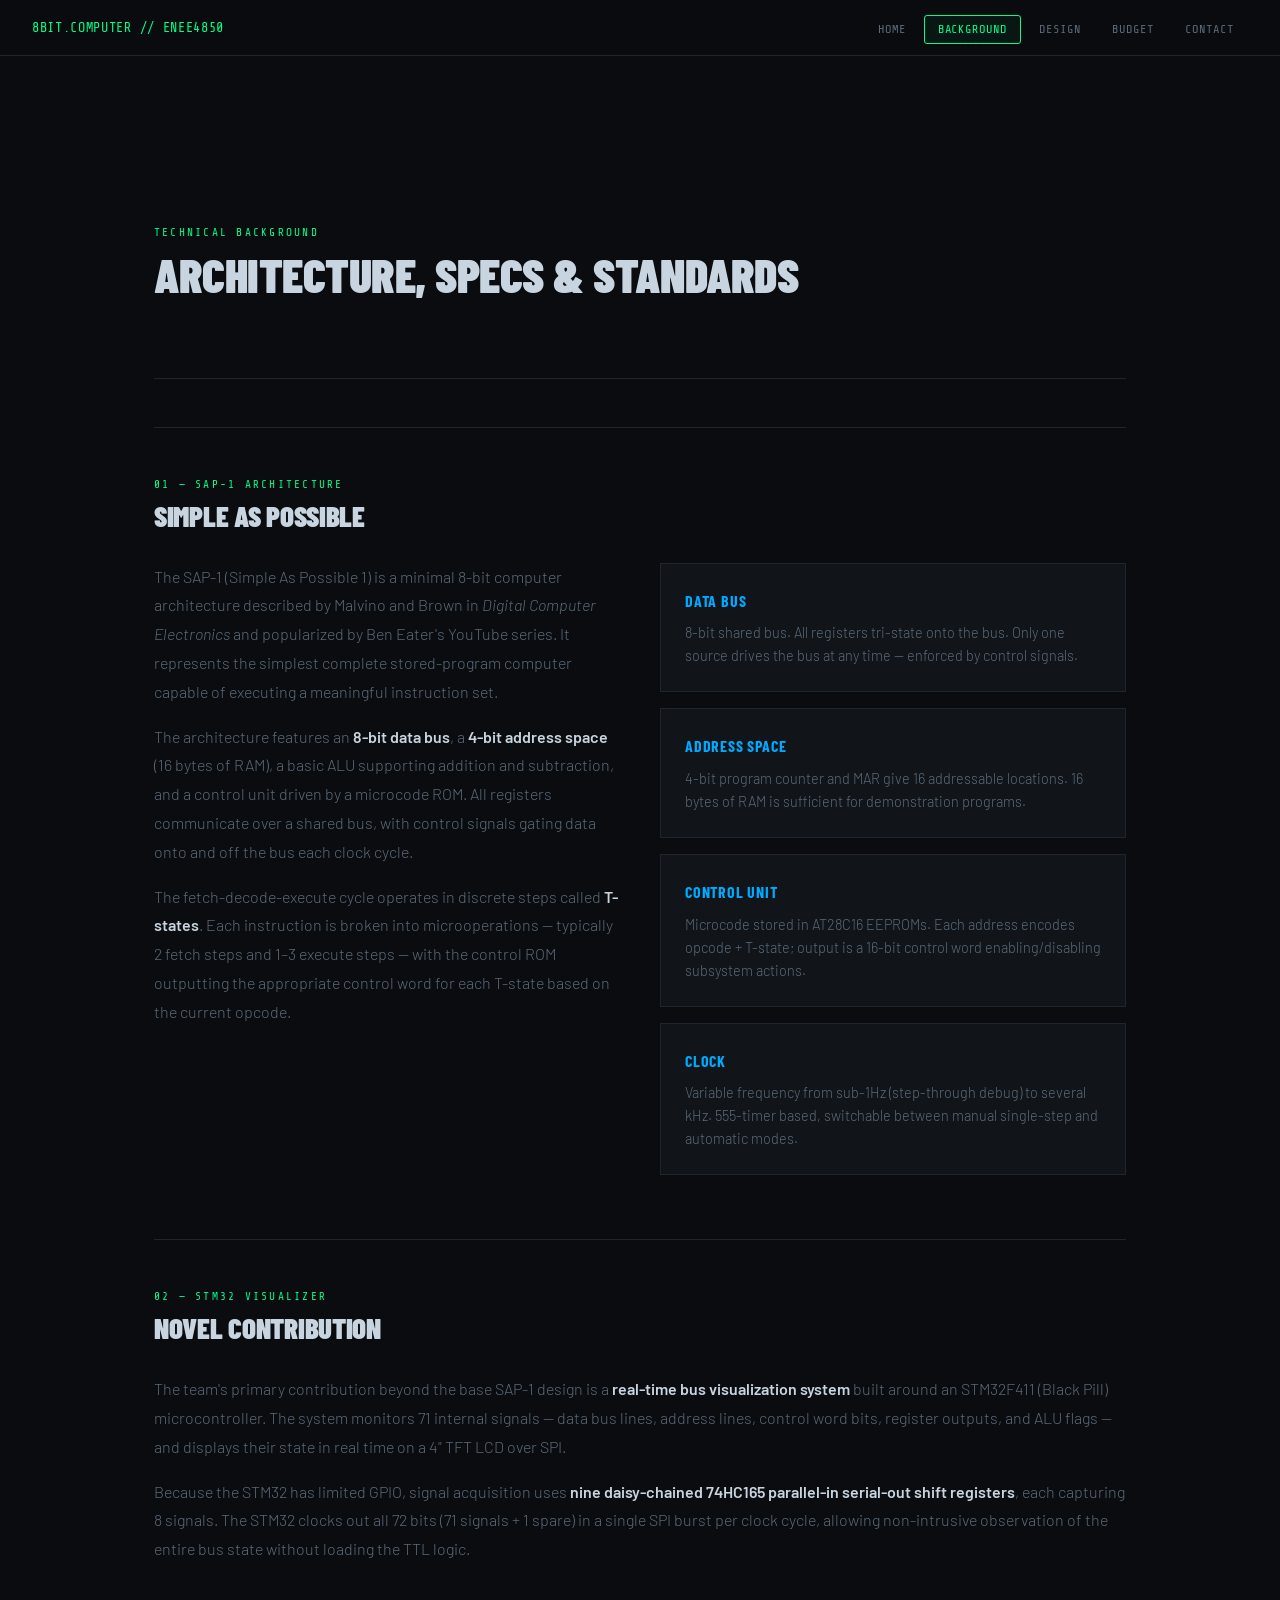
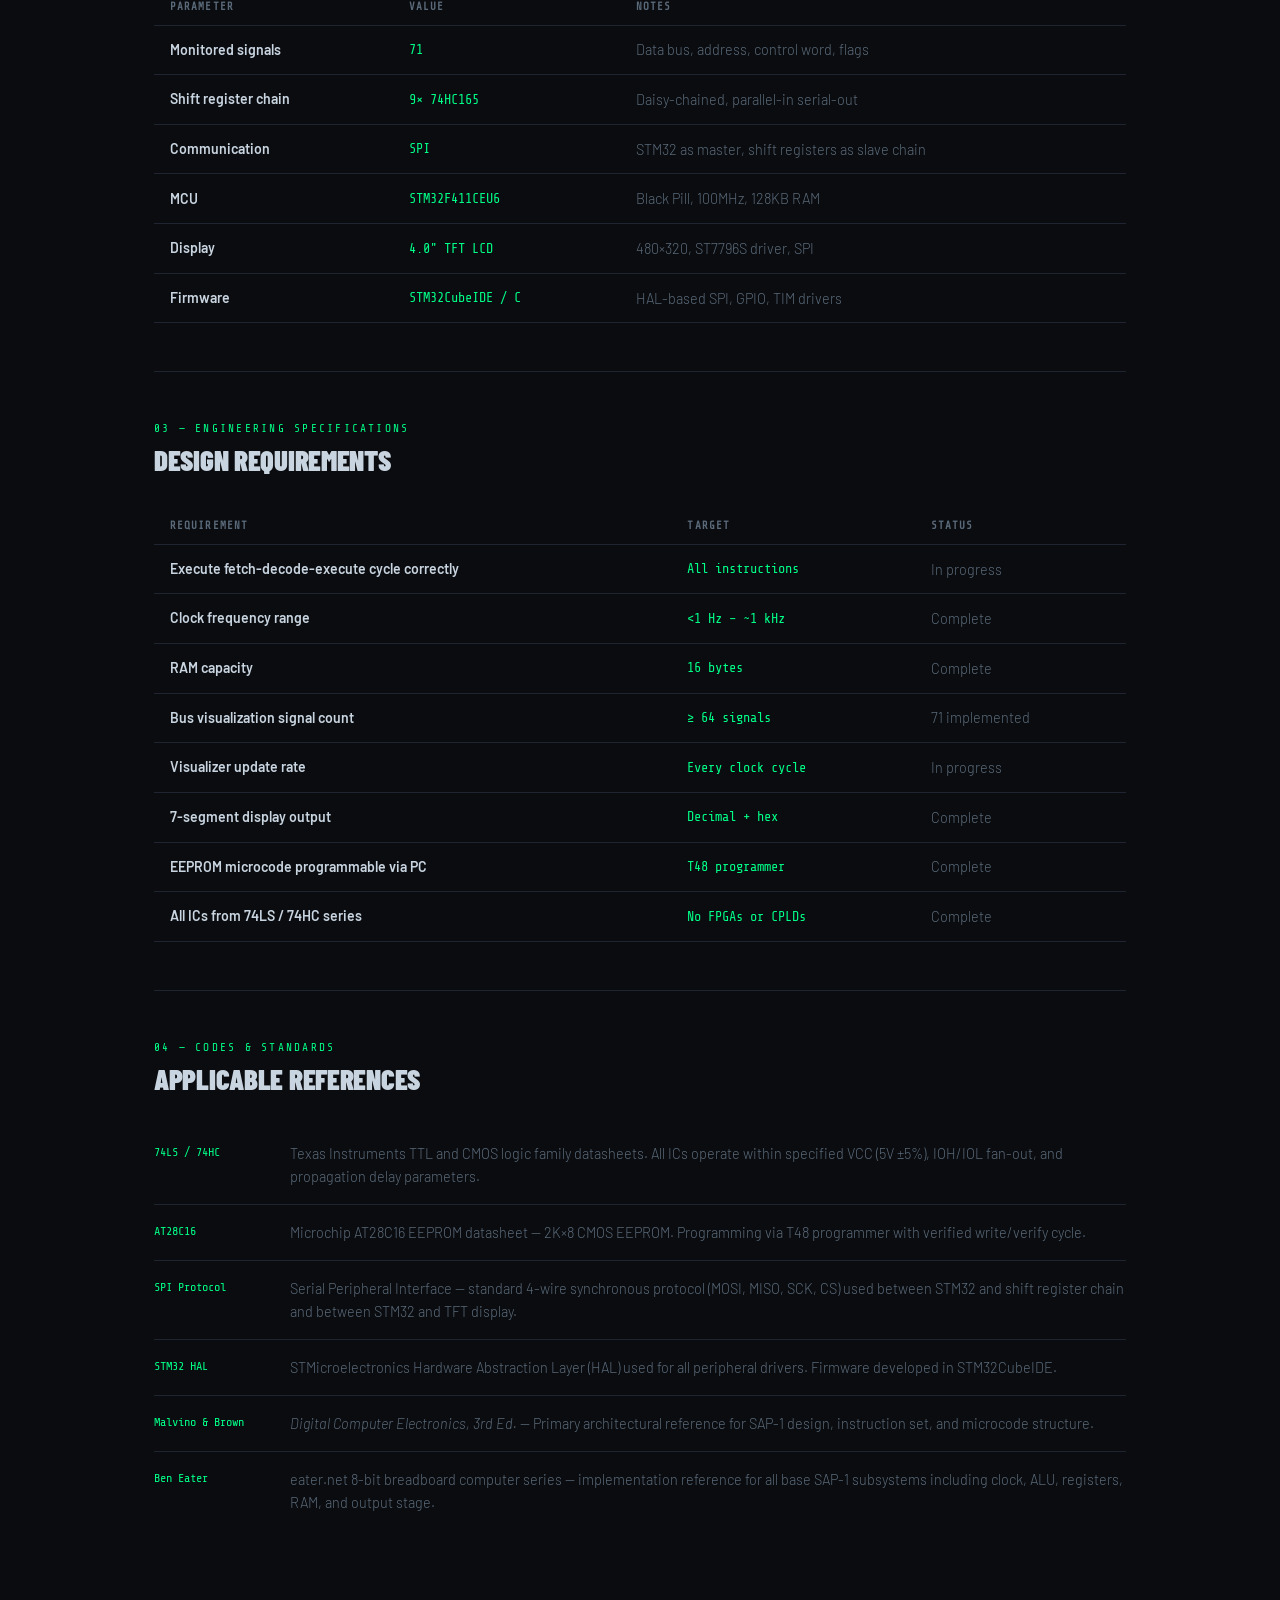
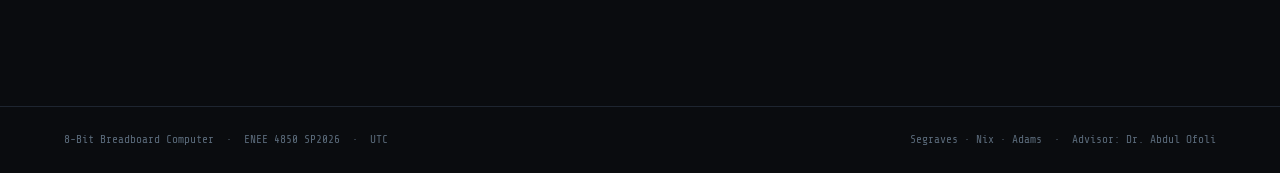
==== docs/background.html @ 850e8b84 "Add files via upload" ====
<!DOCTYPE html>
<html lang="en">
<head>
<meta charset="UTF-8">
<meta name="viewport" content="width=device-width, initial-scale=1.0">
<title>Background | 8-Bit Breadboard Computer</title>
<link rel="preconnect" href="https://fonts.googleapis.com">
<link href="https://fonts.googleapis.com/css2?family=Share+Tech+Mono&family=Barlow:wght@300;400;600;700&family=Barlow+Condensed:wght@700;900&display=swap" rel="stylesheet">
<link rel="stylesheet" href="style.css">
<style>
  .page-header { padding: 8rem 0 3rem; border-bottom: 1px solid var(--border); margin-bottom: 3rem; }
  .page-header .section-label { margin-bottom: 0.5rem; }
  section { padding: 3rem 0; border-top: 1px solid var(--border); }
  .body-text p { color: var(--text-dim); margin-bottom: 1rem; font-weight: 300; font-size: 1rem; line-height: 1.8; }
  .body-text p strong { color: var(--text); font-weight: 600; }
  .two-col { display: grid; grid-template-columns: 1fr 1fr; gap: 2.5rem; }
  @media(max-width:768px){ .two-col { grid-template-columns:1fr; } }

  .info-block { background: var(--surface); border: 1px solid var(--border); padding: 1.5rem; margin-bottom: 1rem; }
  .info-block h4 { font-family: var(--display); font-size: 1rem; font-weight: 700; text-transform: uppercase; letter-spacing: 0.05em; margin-bottom: 0.5rem; color: var(--accent2); }
  .info-block p { font-size: 0.9rem; color: var(--text-dim); font-weight: 300; }

  .spec-table { width: 100%; border-collapse: collapse; font-size: 0.9rem; margin-top: 1rem; }
  .spec-table th { font-family: var(--mono); font-size: 0.68rem; text-transform: uppercase; letter-spacing: 0.1em; color: var(--text-dim); text-align: left; padding: 0.6rem 1rem; border-bottom: 1px solid var(--border); }
  .spec-table td { padding: 0.8rem 1rem; border-bottom: 1px solid var(--border); color: var(--text-dim); font-weight: 300; }
  .spec-table tr:hover td { background: var(--surface); color: var(--text); }
  .spec-table td:first-child { color: var(--text); font-weight: 600; font-size: 0.88rem; }
  .spec-val { font-family: var(--mono); color: var(--accent) !important; font-size: 0.85rem !important; }

  .arch-diagram { background: var(--surface); border: 1px solid var(--border); padding: 2rem; text-align: center; margin: 1.5rem 0; }
  .arch-diagram .placeholder { font-family: var(--mono); font-size: 0.75rem; color: var(--text-dim); letter-spacing: 0.1em; text-transform: uppercase; padding: 2rem; border: 1px dashed var(--border); }

  .standard-item { display: flex; gap: 1rem; padding: 1rem 0; border-bottom: 1px solid var(--border); }
  .standard-item:last-child { border-bottom: none; }
  .std-code { font-family: var(--mono); font-size: 0.75rem; color: var(--accent); white-space: nowrap; padding-top: 0.1rem; min-width: 120px; }
  .std-desc { font-size: 0.9rem; color: var(--text-dim); font-weight: 300; }
</style>
</head>
<body>
<nav>
  <a href="index.html" class="nav-logo">8BIT.COMPUTER // ENEE4850</a>
  <ul class="nav-links">
    <li><a href="index.html">Home</a></li>
    <li><a href="background.html" class="active">Background</a></li>
    <li><a href="design.html">Design</a></li>
    <li><a href="budget.html">Budget</a></li>
    <li><a href="contact.html">Contact</a></li>
  </ul>
</nav>

<div class="page-wrap">
  <div class="page-header">
    <div class="section-label">Technical Background</div>
    <div class="section-title">Architecture, Specs &amp; Standards</div>
  </div>

  <section>
    <div class="section-label">01 — SAP-1 Architecture</div>
    <div class="section-title" style="font-size:1.8rem;">Simple As Possible</div>
    <div class="two-col">
      <div class="body-text">
        <p>The SAP-1 (Simple As Possible 1) is a minimal 8-bit computer architecture described by Malvino and Brown in <em>Digital Computer Electronics</em> and popularized by Ben Eater's YouTube series. It represents the simplest complete stored-program computer capable of executing a meaningful instruction set.</p>
        <p>The architecture features an <strong>8-bit data bus</strong>, a <strong>4-bit address space</strong> (16 bytes of RAM), a basic ALU supporting addition and subtraction, and a control unit driven by a microcode ROM. All registers communicate over a shared bus, with control signals gating data onto and off the bus each clock cycle.</p>
        <p>The fetch-decode-execute cycle operates in discrete steps called <strong>T-states</strong>. Each instruction is broken into microoperations — typically 2 fetch steps and 1–3 execute steps — with the control ROM outputting the appropriate control word for each T-state based on the current opcode.</p>
      </div>
      <div>
        <div class="info-block">
          <h4>Data Bus</h4>
          <p>8-bit shared bus. All registers tri-state onto the bus. Only one source drives the bus at any time — enforced by control signals.</p>
        </div>
        <div class="info-block">
          <h4>Address Space</h4>
          <p>4-bit program counter and MAR give 16 addressable locations. 16 bytes of RAM is sufficient for demonstration programs.</p>
        </div>
        <div class="info-block">
          <h4>Control Unit</h4>
          <p>Microcode stored in AT28C16 EEPROMs. Each address encodes opcode + T-state; output is a 16-bit control word enabling/disabling subsystem actions.</p>
        </div>
        <div class="info-block">
          <h4>Clock</h4>
          <p>Variable frequency from sub-1Hz (step-through debug) to several kHz. 555-timer based, switchable between manual single-step and automatic modes.</p>
        </div>
      </div>
    </div>
  </section>

  <section>
    <div class="section-label">02 — STM32 Visualizer</div>
    <div class="section-title" style="font-size:1.8rem;">Novel Contribution</div>
    <div class="body-text">
      <p>The team's primary contribution beyond the base SAP-1 design is a <strong>real-time bus visualization system</strong> built around an STM32F411 (Black Pill) microcontroller. The system monitors 71 internal signals — data bus lines, address lines, control word bits, register outputs, and ALU flags — and displays their state in real time on a 4" TFT LCD over SPI.</p>
      <p>Because the STM32 has limited GPIO, signal acquisition uses <strong>nine daisy-chained 74HC165 parallel-in serial-out shift registers</strong>, each capturing 8 signals. The STM32 clocks out all 72 bits (71 signals + 1 spare) in a single SPI burst per clock cycle, allowing non-intrusive observation of the entire bus state without loading the TTL logic.</p>
    </div>
    <div class="spec-table" style="margin-top:1.5rem;">
      <table class="spec-table">
        <thead><tr><th>Parameter</th><th>Value</th><th>Notes</th></tr></thead>
        <tbody>
          <tr><td>Monitored signals</td><td class="spec-val">71</td><td>Data bus, address, control word, flags</td></tr>
          <tr><td>Shift register chain</td><td class="spec-val">9× 74HC165</td><td>Daisy-chained, parallel-in serial-out</td></tr>
          <tr><td>Communication</td><td class="spec-val">SPI</td><td>STM32 as master, shift registers as slave chain</td></tr>
          <tr><td>MCU</td><td class="spec-val">STM32F411CEU6</td><td>Black Pill, 100MHz, 128KB RAM</td></tr>
          <tr><td>Display</td><td class="spec-val">4.0" TFT LCD</td><td>480×320, ST7796S driver, SPI</td></tr>
          <tr><td>Firmware</td><td class="spec-val">STM32CubeIDE / C</td><td>HAL-based SPI, GPIO, TIM drivers</td></tr>
        </tbody>
      </table>
    </div>
  </section>

  <section>
    <div class="section-label">03 — Engineering Specifications</div>
    <div class="section-title" style="font-size:1.8rem;">Design Requirements</div>
    <table class="spec-table">
      <thead><tr><th>Requirement</th><th>Target</th><th>Status</th></tr></thead>
      <tbody>
        <tr><td>Execute fetch-decode-execute cycle correctly</td><td class="spec-val">All instructions</td><td>In progress</td></tr>
        <tr><td>Clock frequency range</td><td class="spec-val">&lt;1 Hz – ~1 kHz</td><td>Complete</td></tr>
        <tr><td>RAM capacity</td><td class="spec-val">16 bytes</td><td>Complete</td></tr>
        <tr><td>Bus visualization signal count</td><td class="spec-val">≥ 64 signals</td><td>71 implemented</td></tr>
        <tr><td>Visualizer update rate</td><td class="spec-val">Every clock cycle</td><td>In progress</td></tr>
        <tr><td>7-segment display output</td><td class="spec-val">Decimal + hex</td><td>Complete</td></tr>
        <tr><td>EEPROM microcode programmable via PC</td><td class="spec-val">T48 programmer</td><td>Complete</td></tr>
        <tr><td>All ICs from 74LS / 74HC series</td><td class="spec-val">No FPGAs or CPLDs</td><td>Complete</td></tr>
      </tbody>
    </table>
  </section>

  <section>
    <div class="section-label">04 — Codes &amp; Standards</div>
    <div class="section-title" style="font-size:1.8rem;">Applicable References</div>
    <div class="standard-item">
      <div class="std-code">74LS / 74HC</div>
      <div class="std-desc">Texas Instruments TTL and CMOS logic family datasheets. All ICs operate within specified VCC (5V ±5%), IOH/IOL fan-out, and propagation delay parameters.</div>
    </div>
    <div class="standard-item">
      <div class="std-code">AT28C16</div>
      <div class="std-desc">Microchip AT28C16 EEPROM datasheet — 2K×8 CMOS EEPROM. Programming via T48 programmer with verified write/verify cycle.</div>
    </div>
    <div class="standard-item">
      <div class="std-code">SPI Protocol</div>
      <div class="std-desc">Serial Peripheral Interface — standard 4-wire synchronous protocol (MOSI, MISO, SCK, CS) used between STM32 and shift register chain and between STM32 and TFT display.</div>
    </div>
    <div class="standard-item">
      <div class="std-code">STM32 HAL</div>
      <div class="std-desc">STMicroelectronics Hardware Abstraction Layer (HAL) used for all peripheral drivers. Firmware developed in STM32CubeIDE.</div>
    </div>
    <div class="standard-item">
      <div class="std-code">Malvino &amp; Brown</div>
      <div class="std-desc"><em>Digital Computer Electronics, 3rd Ed.</em> — Primary architectural reference for SAP-1 design, instruction set, and microcode structure.</div>
    </div>
    <div class="standard-item">
      <div class="std-code">Ben Eater</div>
      <div class="std-desc">eater.net 8-bit breadboard computer series — implementation reference for all base SAP-1 subsystems including clock, ALU, registers, RAM, and output stage.</div>
    </div>
  </section>
</div>

<footer>
  <span>8-Bit Breadboard Computer &nbsp;·&nbsp; ENEE 4850 SP2026 &nbsp;·&nbsp; UTC</span>
  <span>Segraves · Nix · Adams &nbsp;·&nbsp; Advisor: Dr. Abdul Ofoli</span>
</footer>
</body>
</html>
---- docs/style.css ----
/* Shared styles - imported by all pages */
@import url('https://fonts.googleapis.com/css2?family=Share+Tech+Mono&family=Barlow:wght@300;400;600;700&family=Barlow+Condensed:wght@700;900&display=swap');

:root {
  --bg: #0a0c0f;
  --surface: #111418;
  --border: #1e2530;
  --accent: #00ff88;
  --accent2: #00aaff;
  --warn: #ff6b35;
  --text: #c8d4e0;
  --text-dim: #5a6a7a;
  --mono: 'Share Tech Mono', monospace;
  --sans: 'Barlow', sans-serif;
  --display: 'Barlow Condensed', sans-serif;
}

* { margin: 0; padding: 0; box-sizing: border-box; }

body {
  background: var(--bg);
  color: var(--text);
  font-family: var(--sans);
  font-size: 16px;
  line-height: 1.6;
}

nav {
  position: fixed;
  top: 0; left: 0; right: 0;
  z-index: 100;
  background: rgba(10,12,15,0.95);
  backdrop-filter: blur(12px);
  border-bottom: 1px solid var(--border);
  display: flex;
  align-items: center;
  justify-content: space-between;
  padding: 0 2rem;
  height: 56px;
}

.nav-logo {
  font-family: var(--mono);
  font-size: 0.85rem;
  color: var(--accent);
  letter-spacing: 0.05em;
  text-decoration: none;
}

.nav-links {
  display: flex;
  gap: 0.25rem;
  list-style: none;
}

.nav-links a {
  font-family: var(--mono);
  font-size: 0.75rem;
  color: var(--text-dim);
  text-decoration: none;
  padding: 0.4rem 0.8rem;
  border: 1px solid transparent;
  border-radius: 3px;
  letter-spacing: 0.08em;
  text-transform: uppercase;
  transition: all 0.2s;
}

.nav-links a:hover, .nav-links a.active {
  color: var(--accent);
  border-color: var(--accent);
  background: rgba(0,255,136,0.05);
}

.page-wrap {
  padding: 6rem 4rem 4rem;
  max-width: 1100px;
  margin: 0 auto;
}

.section-label {
  font-family: var(--mono);
  font-size: 0.7rem;
  color: var(--accent);
  letter-spacing: 0.2em;
  text-transform: uppercase;
  margin-bottom: 0.5rem;
}

.section-title {
  font-family: var(--display);
  font-size: clamp(2rem, 4vw, 3rem);
  font-weight: 900;
  text-transform: uppercase;
  letter-spacing: -0.01em;
  line-height: 1;
  margin-bottom: 2rem;
}

.card {
  background: var(--surface);
  border: 1px solid var(--border);
  padding: 1.75rem;
}

.tag {
  font-family: var(--mono);
  font-size: 0.7rem;
  padding: 0.3rem 0.75rem;
  border-radius: 2px;
  letter-spacing: 0.1em;
  text-transform: uppercase;
  display: inline-block;
}

.tag-green { background: rgba(0,255,136,0.1); color: var(--accent); border: 1px solid rgba(0,255,136,0.3); }
.tag-blue  { background: rgba(0,170,255,0.1); color: var(--accent2); border: 1px solid rgba(0,170,255,0.3); }
.tag-orange{ background: rgba(255,107,53,0.1); color: var(--warn);   border: 1px solid rgba(255,107,53,0.3); }

footer {
  border-top: 1px solid var(--border);
  padding: 1.5rem 4rem;
  display: flex;
  justify-content: space-between;
  align-items: center;
  font-family: var(--mono);
  font-size: 0.7rem;
  color: var(--text-dim);
  margin-top: 4rem;
}

@keyframes fadeUp {
  from { opacity: 0; transform: translateY(16px); }
  to   { opacity: 1; transform: translateY(0); }
}

@media (max-width: 768px) {
  .page-wrap { padding: 5rem 1.5rem 3rem; }
  nav { padding: 0 1rem; }
  .nav-links { display: none; }
  footer { flex-direction: column; gap: 0.5rem; text-align: center; }
}
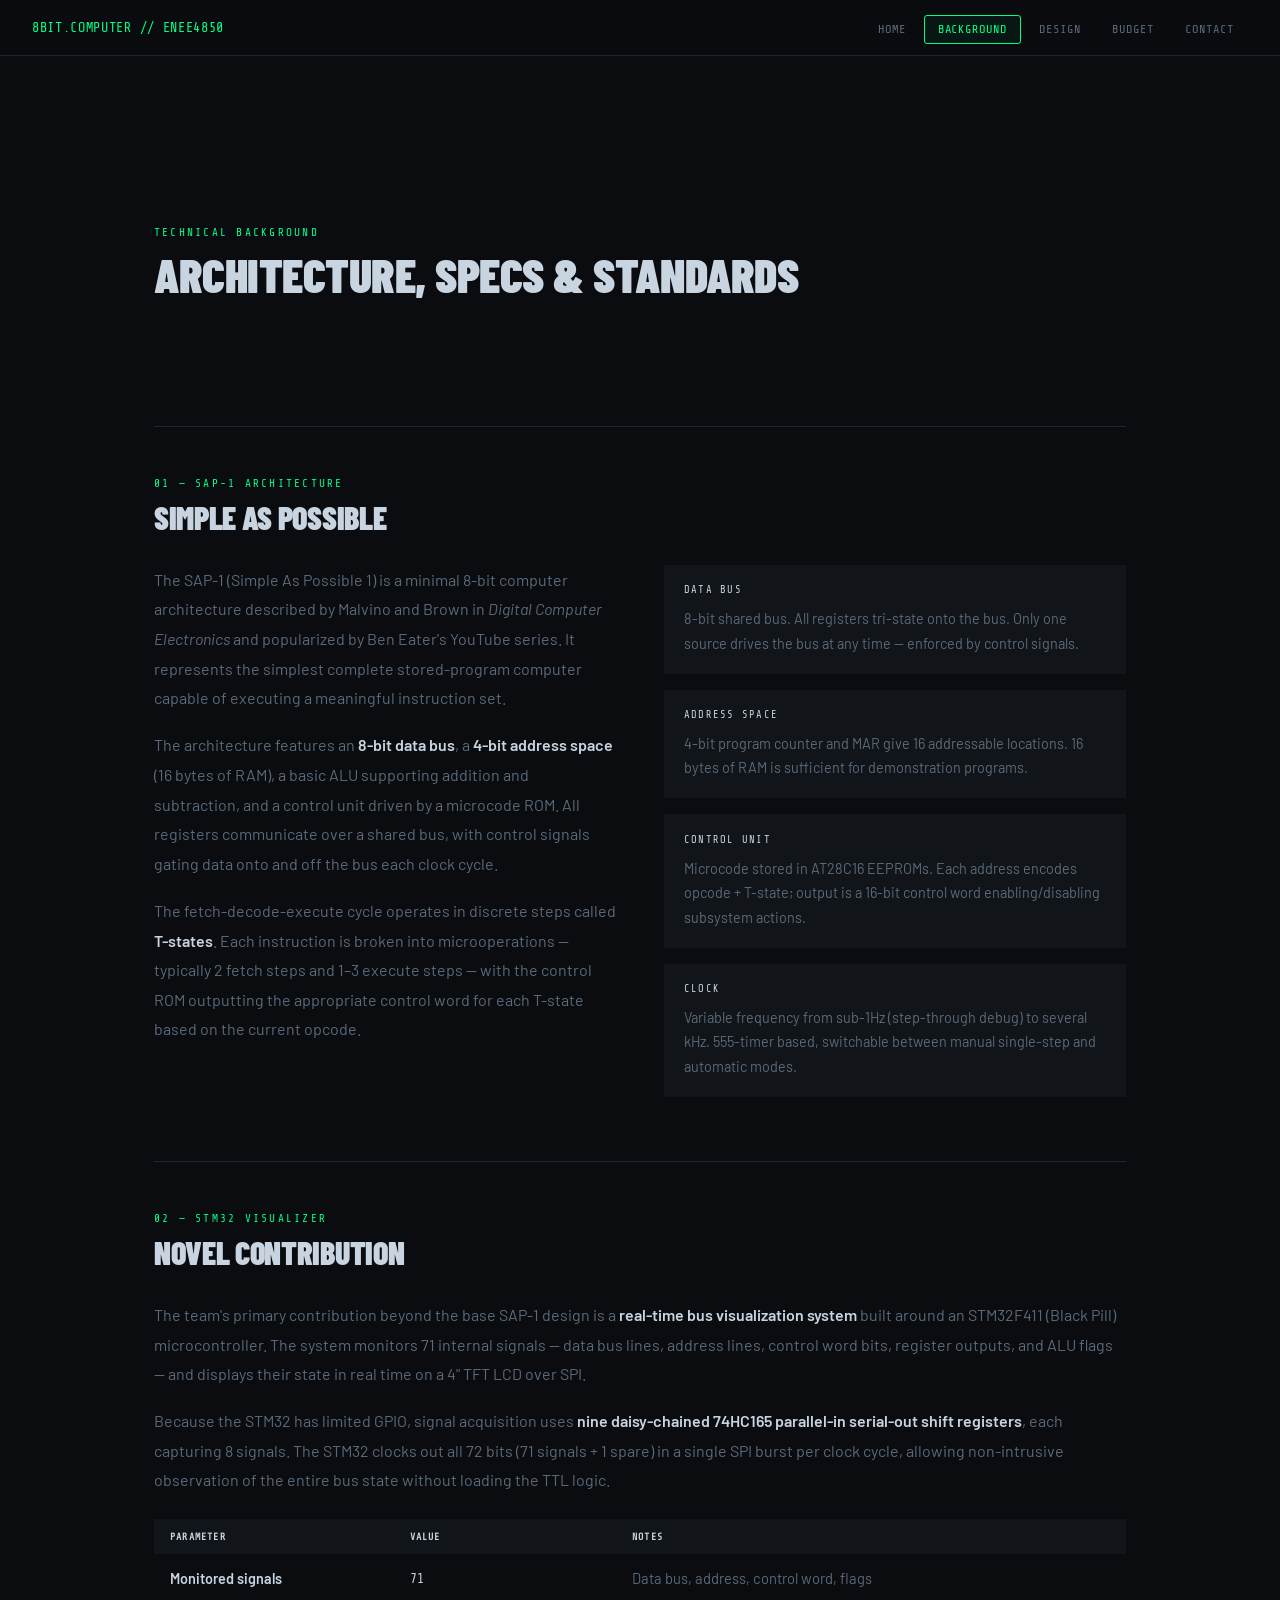
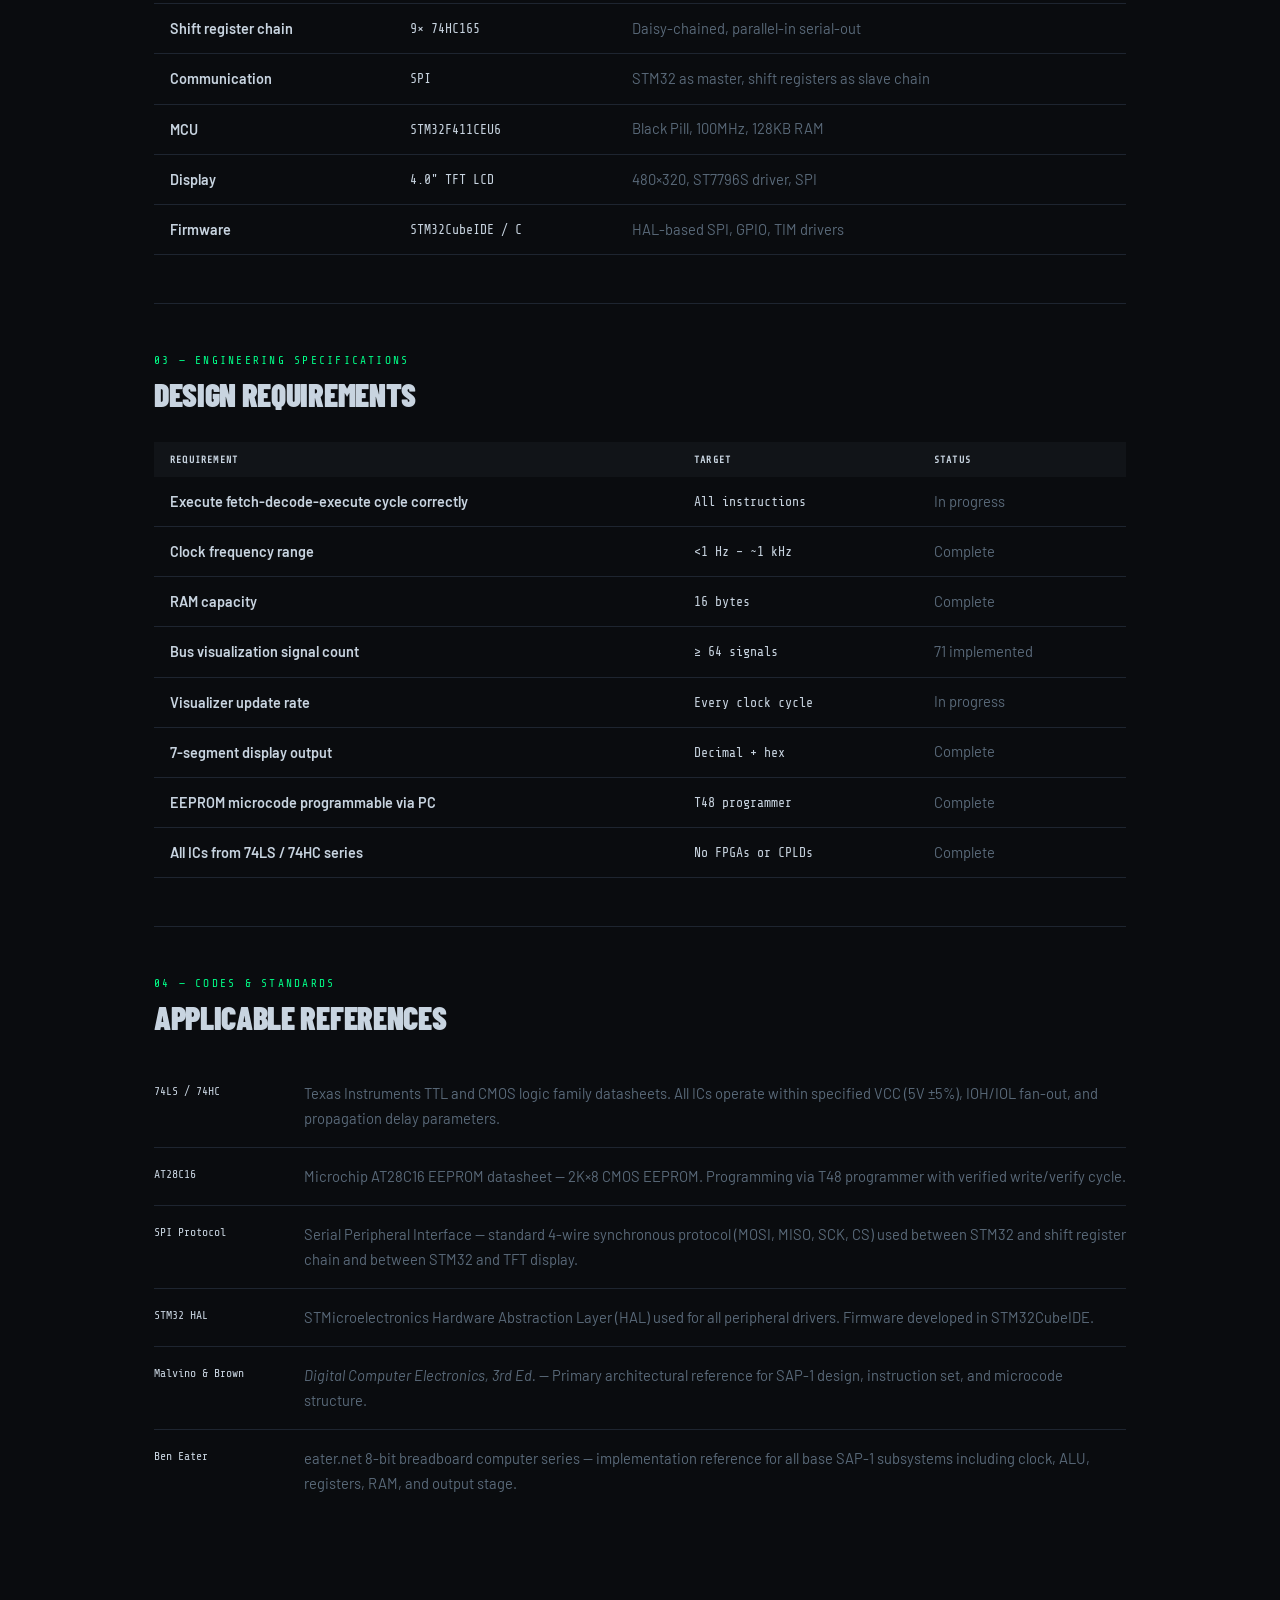
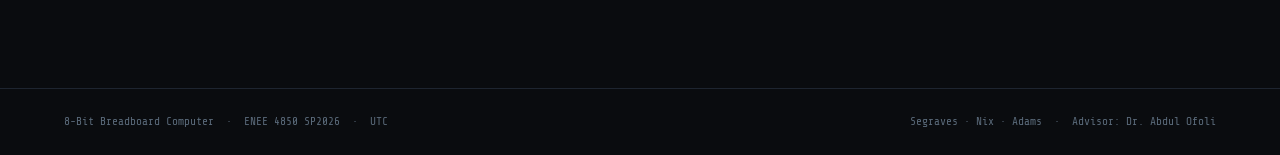
==== commit 8d6b7007: "Update styles and section titles in background.html" ====
--- a/docs/background.html
+++ b/docs/background.html
@@ -5,35 +5,80 @@
 <meta name="viewport" content="width=device-width, initial-scale=1.0">
 <title>Background | 8-Bit Breadboard Computer</title>
 <link rel="preconnect" href="https://fonts.googleapis.com">
-<link href="https://fonts.googleapis.com/css2?family=Share+Tech+Mono&family=Barlow:wght@300;400;600;700&family=Barlow+Condensed:wght@700;900&display=swap" rel="stylesheet">
+<link href="https://fonts.googleapis.com/css2?family=IM+Fell+English:ital@0;1&family=JetBrains+Mono:wght@300;400;500&family=Cormorant+Garamond:ital,wght@0,400;0,600;0,700;1,400;1,600&display=swap" rel="stylesheet">
 <link rel="stylesheet" href="style.css">
 <style>
-  .page-header { padding: 8rem 0 3rem; border-bottom: 1px solid var(--border); margin-bottom: 3rem; }
+  .page-header { padding: 8rem 0 3rem; border-bottom: 2px solid var(--navy); margin-bottom: 3rem; }
   .page-header .section-label { margin-bottom: 0.5rem; }
   section { padding: 3rem 0; border-top: 1px solid var(--border); }
-  .body-text p { color: var(--text-dim); margin-bottom: 1rem; font-weight: 300; font-size: 1rem; line-height: 1.8; }
+
+  .body-text p { color: var(--text-dim); margin-bottom: 1.1rem; font-size: 1rem; line-height: 1.85; }
   .body-text p strong { color: var(--text); font-weight: 600; }
-  .two-col { display: grid; grid-template-columns: 1fr 1fr; gap: 2.5rem; }
+  .body-text p em { font-style: italic; }
+
+  .two-col { display: grid; grid-template-columns: 1fr 1fr; gap: 3rem; }
   @media(max-width:768px){ .two-col { grid-template-columns:1fr; } }
 
-  .info-block { background: var(--surface); border: 1px solid var(--border); padding: 1.5rem; margin-bottom: 1rem; }
-  .info-block h4 { font-family: var(--display); font-size: 1rem; font-weight: 700; text-transform: uppercase; letter-spacing: 0.05em; margin-bottom: 0.5rem; color: var(--accent2); }
-  .info-block p { font-size: 0.9rem; color: var(--text-dim); font-weight: 300; }
-
-  .spec-table { width: 100%; border-collapse: collapse; font-size: 0.9rem; margin-top: 1rem; }
-  .spec-table th { font-family: var(--mono); font-size: 0.68rem; text-transform: uppercase; letter-spacing: 0.1em; color: var(--text-dim); text-align: left; padding: 0.6rem 1rem; border-bottom: 1px solid var(--border); }
-  .spec-table td { padding: 0.8rem 1rem; border-bottom: 1px solid var(--border); color: var(--text-dim); font-weight: 300; }
-  .spec-table tr:hover td { background: var(--surface); color: var(--text); }
-  .spec-table td:first-child { color: var(--text); font-weight: 600; font-size: 0.88rem; }
-  .spec-val { font-family: var(--mono); color: var(--accent) !important; font-size: 0.85rem !important; }
-
-  .arch-diagram { background: var(--surface); border: 1px solid var(--border); padding: 2rem; text-align: center; margin: 1.5rem 0; }
-  .arch-diagram .placeholder { font-family: var(--mono); font-size: 0.75rem; color: var(--text-dim); letter-spacing: 0.1em; text-transform: uppercase; padding: 2rem; border: 1px dashed var(--border); }
-
-  .standard-item { display: flex; gap: 1rem; padding: 1rem 0; border-bottom: 1px solid var(--border); }
+  /* Info blocks */
+  .info-block {
+    border-left: 2px solid var(--border-dk);
+    padding: 1.1rem 1.25rem;
+    margin-bottom: 1rem;
+    background: var(--surface);
+  }
+  .info-block h4 {
+    font-family: var(--mono);
+    font-size: 0.65rem;
+    font-weight: 500;
+    text-transform: uppercase;
+    letter-spacing: 0.12em;
+    margin-bottom: 0.5rem;
+    color: var(--navy);
+  }
+  .info-block p { font-size: 0.9rem; color: var(--text-dim); line-height: 1.7; margin: 0; }
+
+  /* Spec tables */
+  .spec-table { width: 100%; border-collapse: collapse; font-size: 0.9rem; margin-top: 1.25rem; }
+  .spec-table th {
+    font-family: var(--mono);
+    font-size: 0.62rem;
+    text-transform: uppercase;
+    letter-spacing: 0.12em;
+    color: var(--text-faint);
+    text-align: left;
+    padding: 0.6rem 1rem;
+    border-bottom: 2px solid var(--navy);
+    background: var(--surface);
+  }
+  .spec-table td {
+    padding: 0.8rem 1rem;
+    border-bottom: 1px solid var(--border);
+    color: var(--text-dim);
+    font-size: 0.92rem;
+  }
+  .spec-table tr:hover td { background: var(--surface); }
+  .spec-table td:first-child { color: var(--text); font-weight: 600; font-size: 0.9rem; }
+  .spec-val {
+    font-family: var(--mono);
+    color: var(--navy) !important;
+    font-size: 0.82rem !important;
+    font-weight: 500;
+  }
+
+  /* Standards list */
+  .standard-item { display: flex; gap: 1.25rem; padding: 1rem 0; border-bottom: 1px solid var(--border); }
   .standard-item:last-child { border-bottom: none; }
-  .std-code { font-family: var(--mono); font-size: 0.75rem; color: var(--accent); white-space: nowrap; padding-top: 0.1rem; min-width: 120px; }
-  .std-desc { font-size: 0.9rem; color: var(--text-dim); font-weight: 300; }
+  .std-code {
+    font-family: var(--mono);
+    font-size: 0.72rem;
+    color: var(--navy);
+    white-space: nowrap;
+    padding-top: 0.1rem;
+    min-width: 130px;
+    font-weight: 500;
+  }
+  .std-desc { font-size: 0.92rem; color: var(--text-dim); line-height: 1.7; }
+  .std-desc em { font-style: italic; }
 </style>
 </head>
 <body>
@@ -56,7 +101,7 @@
 
   <section>
     <div class="section-label">01 — SAP-1 Architecture</div>
-    <div class="section-title" style="font-size:1.8rem;">Simple As Possible</div>
+    <div class="section-title" style="font-size:2rem;">Simple As Possible</div>
     <div class="two-col">
       <div class="body-text">
         <p>The SAP-1 (Simple As Possible 1) is a minimal 8-bit computer architecture described by Malvino and Brown in <em>Digital Computer Electronics</em> and popularized by Ben Eater's YouTube series. It represents the simplest complete stored-program computer capable of executing a meaningful instruction set.</p>
@@ -86,29 +131,27 @@
 
   <section>
     <div class="section-label">02 — STM32 Visualizer</div>
-    <div class="section-title" style="font-size:1.8rem;">Novel Contribution</div>
+    <div class="section-title" style="font-size:2rem;">Novel Contribution</div>
     <div class="body-text">
       <p>The team's primary contribution beyond the base SAP-1 design is a <strong>real-time bus visualization system</strong> built around an STM32F411 (Black Pill) microcontroller. The system monitors 71 internal signals — data bus lines, address lines, control word bits, register outputs, and ALU flags — and displays their state in real time on a 4" TFT LCD over SPI.</p>
       <p>Because the STM32 has limited GPIO, signal acquisition uses <strong>nine daisy-chained 74HC165 parallel-in serial-out shift registers</strong>, each capturing 8 signals. The STM32 clocks out all 72 bits (71 signals + 1 spare) in a single SPI burst per clock cycle, allowing non-intrusive observation of the entire bus state without loading the TTL logic.</p>
     </div>
-    <div class="spec-table" style="margin-top:1.5rem;">
-      <table class="spec-table">
-        <thead><tr><th>Parameter</th><th>Value</th><th>Notes</th></tr></thead>
-        <tbody>
-          <tr><td>Monitored signals</td><td class="spec-val">71</td><td>Data bus, address, control word, flags</td></tr>
-          <tr><td>Shift register chain</td><td class="spec-val">9× 74HC165</td><td>Daisy-chained, parallel-in serial-out</td></tr>
-          <tr><td>Communication</td><td class="spec-val">SPI</td><td>STM32 as master, shift registers as slave chain</td></tr>
-          <tr><td>MCU</td><td class="spec-val">STM32F411CEU6</td><td>Black Pill, 100MHz, 128KB RAM</td></tr>
-          <tr><td>Display</td><td class="spec-val">4.0" TFT LCD</td><td>480×320, ST7796S driver, SPI</td></tr>
-          <tr><td>Firmware</td><td class="spec-val">STM32CubeIDE / C</td><td>HAL-based SPI, GPIO, TIM drivers</td></tr>
-        </tbody>
-      </table>
-    </div>
+    <table class="spec-table" style="margin-top:1.5rem;">
+      <thead><tr><th>Parameter</th><th>Value</th><th>Notes</th></tr></thead>
+      <tbody>
+        <tr><td>Monitored signals</td><td class="spec-val">71</td><td>Data bus, address, control word, flags</td></tr>
+        <tr><td>Shift register chain</td><td class="spec-val">9× 74HC165</td><td>Daisy-chained, parallel-in serial-out</td></tr>
+        <tr><td>Communication</td><td class="spec-val">SPI</td><td>STM32 as master, shift registers as slave chain</td></tr>
+        <tr><td>MCU</td><td class="spec-val">STM32F411CEU6</td><td>Black Pill, 100MHz, 128KB RAM</td></tr>
+        <tr><td>Display</td><td class="spec-val">4.0" TFT LCD</td><td>480×320, ST7796S driver, SPI</td></tr>
+        <tr><td>Firmware</td><td class="spec-val">STM32CubeIDE / C</td><td>HAL-based SPI, GPIO, TIM drivers</td></tr>
+      </tbody>
+    </table>
   </section>
 
   <section>
     <div class="section-label">03 — Engineering Specifications</div>
-    <div class="section-title" style="font-size:1.8rem;">Design Requirements</div>
+    <div class="section-title" style="font-size:2rem;">Design Requirements</div>
     <table class="spec-table">
       <thead><tr><th>Requirement</th><th>Target</th><th>Status</th></tr></thead>
       <tbody>
@@ -126,7 +169,7 @@
 
   <section>
     <div class="section-label">04 — Codes &amp; Standards</div>
-    <div class="section-title" style="font-size:1.8rem;">Applicable References</div>
+    <div class="section-title" style="font-size:2rem;">Applicable References</div>
     <div class="standard-item">
       <div class="std-code">74LS / 74HC</div>
       <div class="std-desc">Texas Instruments TTL and CMOS logic family datasheets. All ICs operate within specified VCC (5V ±5%), IOH/IOL fan-out, and propagation delay parameters.</div>
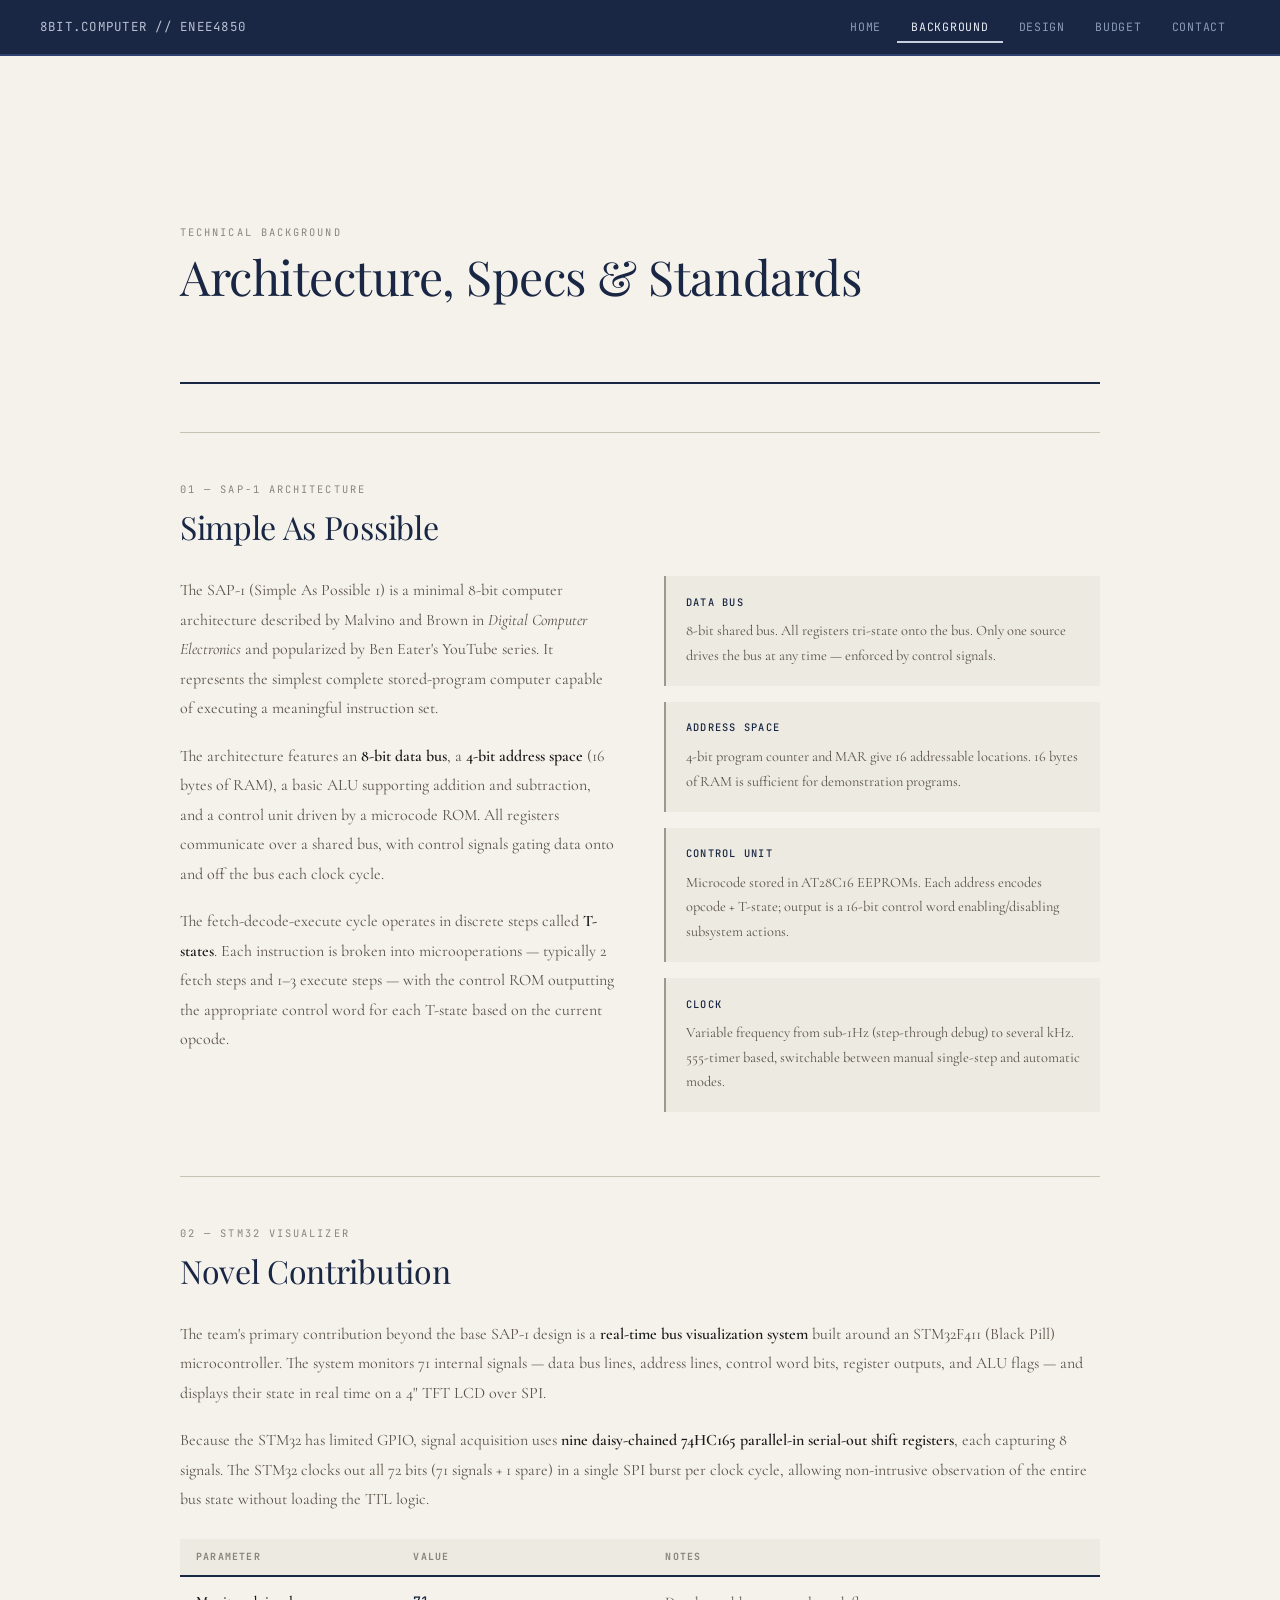
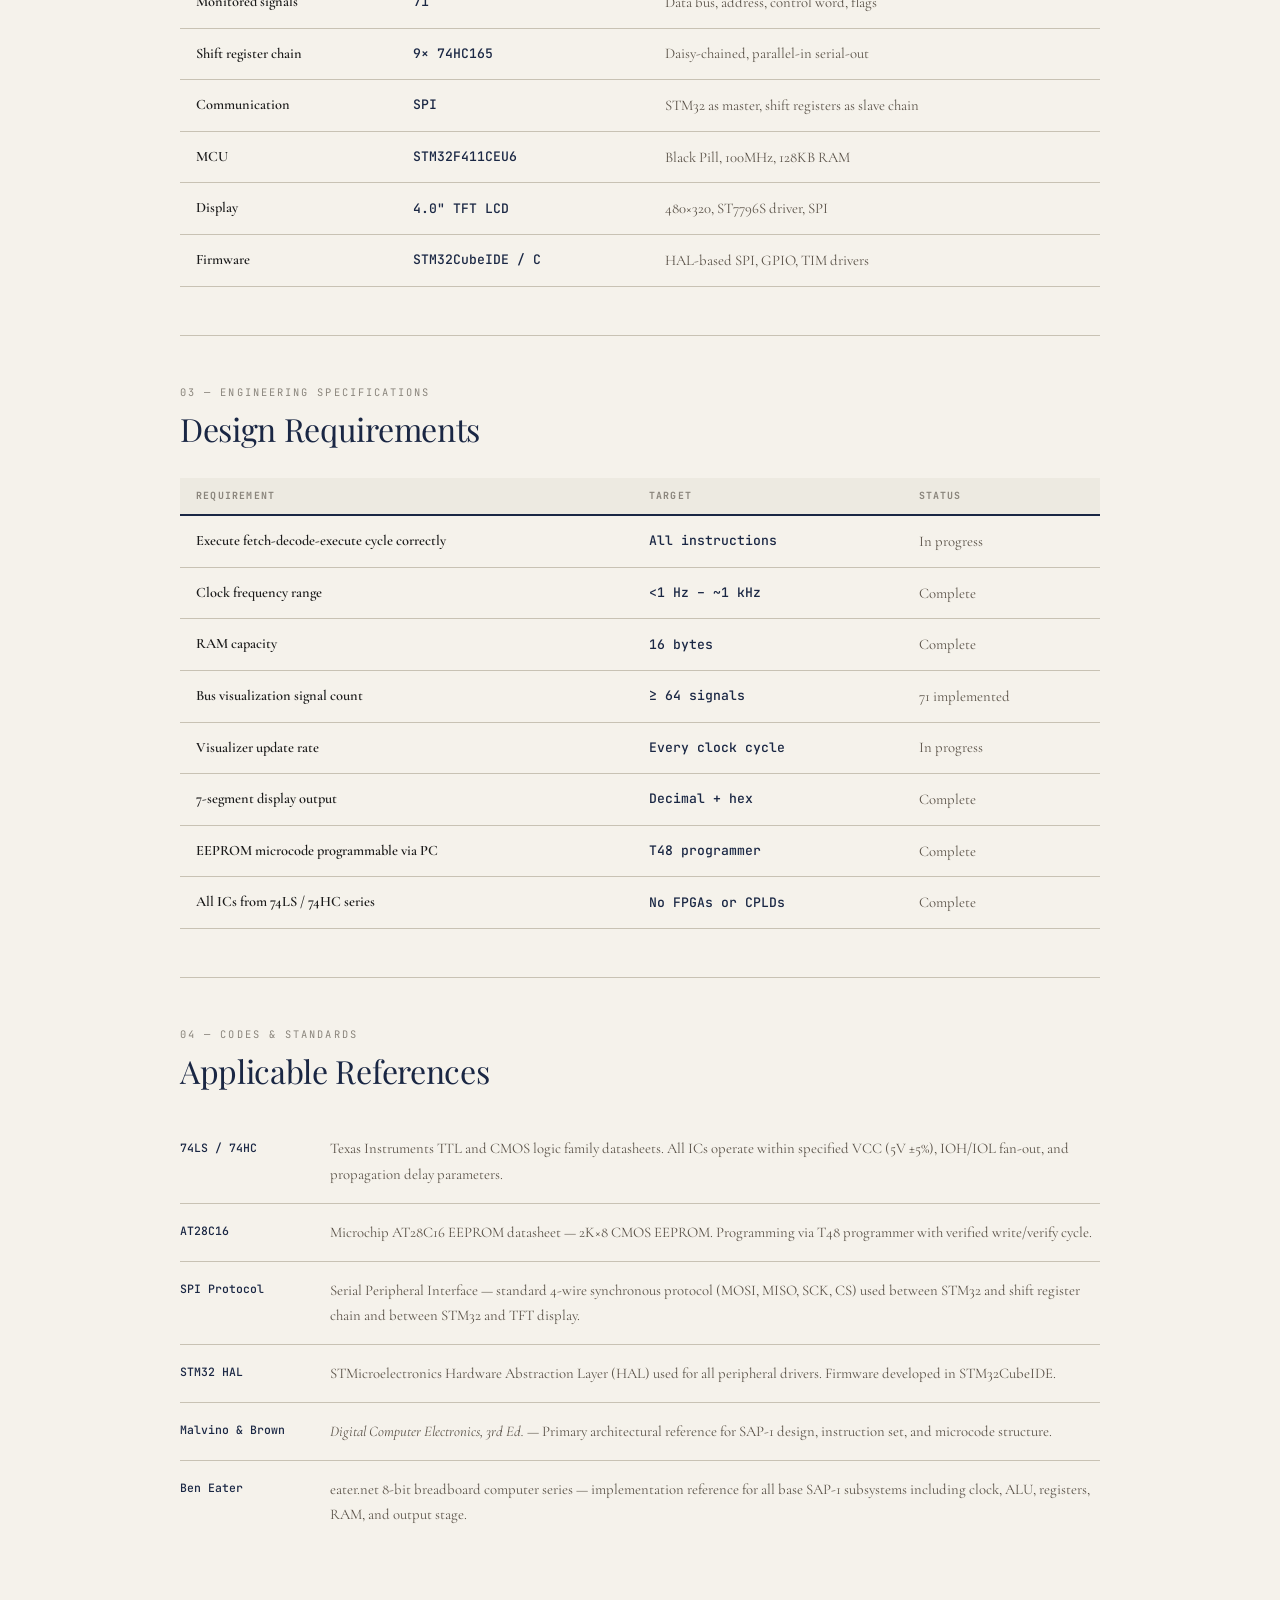
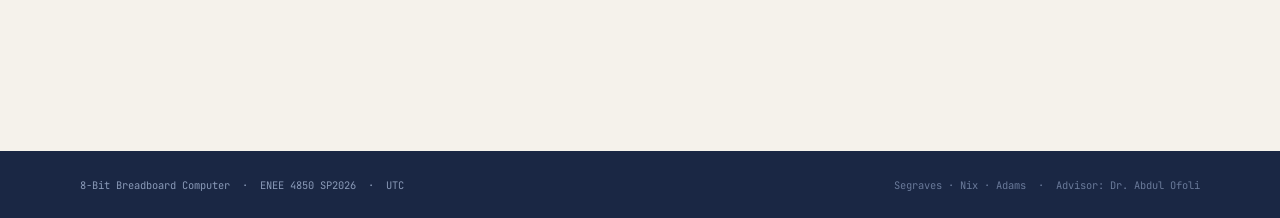
==== commit f02ad942: "Update font links in background.html" ====
--- a/docs/background.html
+++ b/docs/background.html
@@ -5,7 +5,7 @@
 <meta name="viewport" content="width=device-width, initial-scale=1.0">
 <title>Background | 8-Bit Breadboard Computer</title>
 <link rel="preconnect" href="https://fonts.googleapis.com">
-<link href="https://fonts.googleapis.com/css2?family=IM+Fell+English:ital@0;1&family=JetBrains+Mono:wght@300;400;500&family=Cormorant+Garamond:ital,wght@0,400;0,600;0,700;1,400;1,600&display=swap" rel="stylesheet">
+<link href="https://fonts.googleapis.com/css2?family=Playfair+Display:ital,wght@0,400;0,700;0,900;1,400;1,700&family=JetBrains+Mono:wght@300;400;500&family=Cormorant+Garamond:ital,wght@0,400;0,600;0,700;1,400;1,600&display=swap" rel="stylesheet">
 <link rel="stylesheet" href="style.css">
 <style>
   .page-header { padding: 8rem 0 3rem; border-bottom: 2px solid var(--navy); margin-bottom: 3rem; }
--- a/docs/style.css
+++ b/docs/style.css
@@ -1,18 +1,23 @@
-/* Shared styles - imported by all pages */
-@import url('https://fonts.googleapis.com/css2?family=Share+Tech+Mono&family=Barlow:wght@300;400;600;700&family=Barlow+Condensed:wght@700;900&display=swap');
+@import url('https://fonts.googleapis.com/css2?family=Playfair+Display:ital,wght@0,400;0,700;0,900;1,400;1,700&family=JetBrains+Mono:wght@300;400;500&family=Cormorant+Garamond:ital,wght@0,400;0,600;0,700;1,400;1,600&display=swap');
 
 :root {
-  --bg: #0a0c0f;
-  --surface: #111418;
-  --border: #1e2530;
-  --accent: #00ff88;
-  --accent2: #00aaff;
-  --warn: #ff6b35;
-  --text: #c8d4e0;
-  --text-dim: #5a6a7a;
-  --mono: 'Share Tech Mono', monospace;
-  --sans: 'Barlow', sans-serif;
-  --display: 'Barlow Condensed', sans-serif;
+  --bg:        #f5f2eb;
+  --surface:   #edeae1;
+  --surface2:  #e4e0d5;
+  --border:    #c8c2b4;
+  --border-dk: #a09890;
+  --navy:      #1a2744;
+  --navy-mid:  #2d4070;
+  --navy-lt:   #3d5490;
+  --accent:    #1a2744;
+  --accent2:   #8b3a2a;
+  --gold:      #b8972a;
+  --text:      #1a1a1a;
+  --text-dim:  #5a5248;
+  --text-faint:#8a857c;
+  --mono:      'JetBrains Mono', monospace;
+  --serif:     'Cormorant Garamond', Georgia, serif;
+  --display:   'Playfair Display', Georgia, serif;
 }
 
 * { margin: 0; padding: 0; box-sizing: border-box; }
@@ -20,123 +25,177 @@
 body {
   background: var(--bg);
   color: var(--text);
-  font-family: var(--sans);
-  font-size: 16px;
-  line-height: 1.6;
-}
-
+  font-family: var(--serif);
+  font-size: 17px;
+  line-height: 1.7;
+}
+
+/* ── Navigation ──────────────────────────────────────────── */
 nav {
   position: fixed;
   top: 0; left: 0; right: 0;
   z-index: 100;
-  background: rgba(10,12,15,0.95);
-  backdrop-filter: blur(12px);
-  border-bottom: 1px solid var(--border);
+  background: var(--navy);
+  border-bottom: 2px solid var(--navy-mid);
   display: flex;
   align-items: center;
   justify-content: space-between;
-  padding: 0 2rem;
+  padding: 0 2.5rem;
   height: 56px;
 }
 
 .nav-logo {
   font-family: var(--mono);
-  font-size: 0.85rem;
-  color: var(--accent);
-  letter-spacing: 0.05em;
+  font-size: 0.78rem;
+  color: #c8d0e0;
+  letter-spacing: 0.1em;
   text-decoration: none;
+  opacity: 0.9;
 }
 
 .nav-links {
   display: flex;
-  gap: 0.25rem;
+  gap: 0.1rem;
   list-style: none;
 }
 
 .nav-links a {
   font-family: var(--mono);
-  font-size: 0.75rem;
-  color: var(--text-dim);
+  font-size: 0.72rem;
+  color: #8a9ab8;
   text-decoration: none;
-  padding: 0.4rem 0.8rem;
-  border: 1px solid transparent;
-  border-radius: 3px;
-  letter-spacing: 0.08em;
-  text-transform: uppercase;
-  transition: all 0.2s;
-}
-
-.nav-links a:hover, .nav-links a.active {
-  color: var(--accent);
-  border-color: var(--accent);
-  background: rgba(0,255,136,0.05);
-}
-
+  padding: 0.4rem 0.9rem;
+  letter-spacing: 0.06em;
+  text-transform: uppercase;
+  border-bottom: 2px solid transparent;
+  transition: color 0.2s, border-color 0.2s;
+}
+
+.nav-links a:hover {
+  color: #c8d0e0;
+  border-bottom-color: rgba(200,208,224,0.4);
+}
+
+.nav-links a.active {
+  color: #e8ecf4;
+  border-bottom-color: #c8d0e0;
+}
+
+/* ── Page wrapper ─────────────────────────────────────────── */
 .page-wrap {
-  padding: 6rem 4rem 4rem;
-  max-width: 1100px;
+  padding: 6rem 5rem 5rem;
+  max-width: 1080px;
   margin: 0 auto;
 }
 
+/* ── Section labels & titles ─────────────────────────────── */
 .section-label {
   font-family: var(--mono);
-  font-size: 0.7rem;
-  color: var(--accent);
+  font-size: 0.65rem;
+  color: var(--text-faint);
   letter-spacing: 0.2em;
   text-transform: uppercase;
-  margin-bottom: 0.5rem;
+  margin-bottom: 0.6rem;
 }
 
 .section-title {
   font-family: var(--display);
   font-size: clamp(2rem, 4vw, 3rem);
-  font-weight: 900;
-  text-transform: uppercase;
+  font-weight: 400;
+  color: var(--navy);
+  line-height: 1.1;
+  margin-bottom: 2rem;
   letter-spacing: -0.01em;
-  line-height: 1;
-  margin-bottom: 2rem;
-}
-
+}
+
+/* ── Rule divider ────────────────────────────────────────── */
+.rule {
+  border: none;
+  border-top: 1px solid var(--border);
+  margin: 0;
+}
+
+/* ── Cards ───────────────────────────────────────────────── */
 .card {
   background: var(--surface);
   border: 1px solid var(--border);
   padding: 1.75rem;
 }
 
+/* ── Tags ────────────────────────────────────────────────── */
 .tag {
   font-family: var(--mono);
-  font-size: 0.7rem;
-  padding: 0.3rem 0.75rem;
-  border-radius: 2px;
-  letter-spacing: 0.1em;
+  font-size: 0.65rem;
+  padding: 0.25rem 0.65rem;
+  letter-spacing: 0.08em;
   text-transform: uppercase;
   display: inline-block;
 }
 
-.tag-green { background: rgba(0,255,136,0.1); color: var(--accent); border: 1px solid rgba(0,255,136,0.3); }
-.tag-blue  { background: rgba(0,170,255,0.1); color: var(--accent2); border: 1px solid rgba(0,170,255,0.3); }
-.tag-orange{ background: rgba(255,107,53,0.1); color: var(--warn);   border: 1px solid rgba(255,107,53,0.3); }
-
+.tag-navy   { background: rgba(26,39,68,0.08);  color: var(--navy);    border: 1px solid rgba(26,39,68,0.25); }
+.tag-green  { background: rgba(26,39,68,0.08);  color: var(--navy);    border: 1px solid rgba(26,39,68,0.25); }
+.tag-blue   { background: rgba(45,64,112,0.08); color: var(--navy-mid);border: 1px solid rgba(45,64,112,0.25); }
+.tag-orange { background: rgba(139,58,42,0.08); color: var(--accent2); border: 1px solid rgba(139,58,42,0.25); }
+
+/* ── Buttons ─────────────────────────────────────────────── */
+.btn {
+  font-family: var(--mono);
+  font-size: 0.75rem;
+  letter-spacing: 0.08em;
+  text-transform: uppercase;
+  padding: 0.75rem 1.75rem;
+  text-decoration: none;
+  transition: all 0.2s;
+  display: inline-block;
+}
+
+.btn-primary {
+  background: var(--navy);
+  color: #e8ecf4;
+  border: 1px solid var(--navy);
+}
+.btn-primary:hover {
+  background: var(--navy-mid);
+  border-color: var(--navy-mid);
+  transform: translateY(-1px);
+}
+
+.btn-outline {
+  background: transparent;
+  color: var(--navy);
+  border: 1px solid var(--border-dk);
+}
+.btn-outline:hover {
+  border-color: var(--navy);
+  transform: translateY(-1px);
+}
+
+/* ── Footer ──────────────────────────────────────────────── */
 footer {
-  border-top: 1px solid var(--border);
-  padding: 1.5rem 4rem;
+  border-top: 2px solid var(--navy);
+  background: var(--navy);
+  padding: 1.5rem 5rem;
   display: flex;
   justify-content: space-between;
   align-items: center;
   font-family: var(--mono);
-  font-size: 0.7rem;
-  color: var(--text-dim);
-  margin-top: 4rem;
-}
-
+  font-size: 0.65rem;
+  color: #6a7a9a;
+  margin-top: 5rem;
+}
+
+footer span:first-child { color: #8a9ab8; }
+
+/* ── Animations ──────────────────────────────────────────── */
 @keyframes fadeUp {
-  from { opacity: 0; transform: translateY(16px); }
+  from { opacity: 0; transform: translateY(14px); }
   to   { opacity: 1; transform: translateY(0); }
 }
 
+/* ── Responsive ──────────────────────────────────────────── */
 @media (max-width: 768px) {
   .page-wrap { padding: 5rem 1.5rem 3rem; }
   nav { padding: 0 1rem; }
   .nav-links { display: none; }
-  footer { flex-direction: column; gap: 0.5rem; text-align: center; }
-}
+  footer { flex-direction: column; gap: 0.5rem; text-align: center; padding: 1.5rem; }
+}
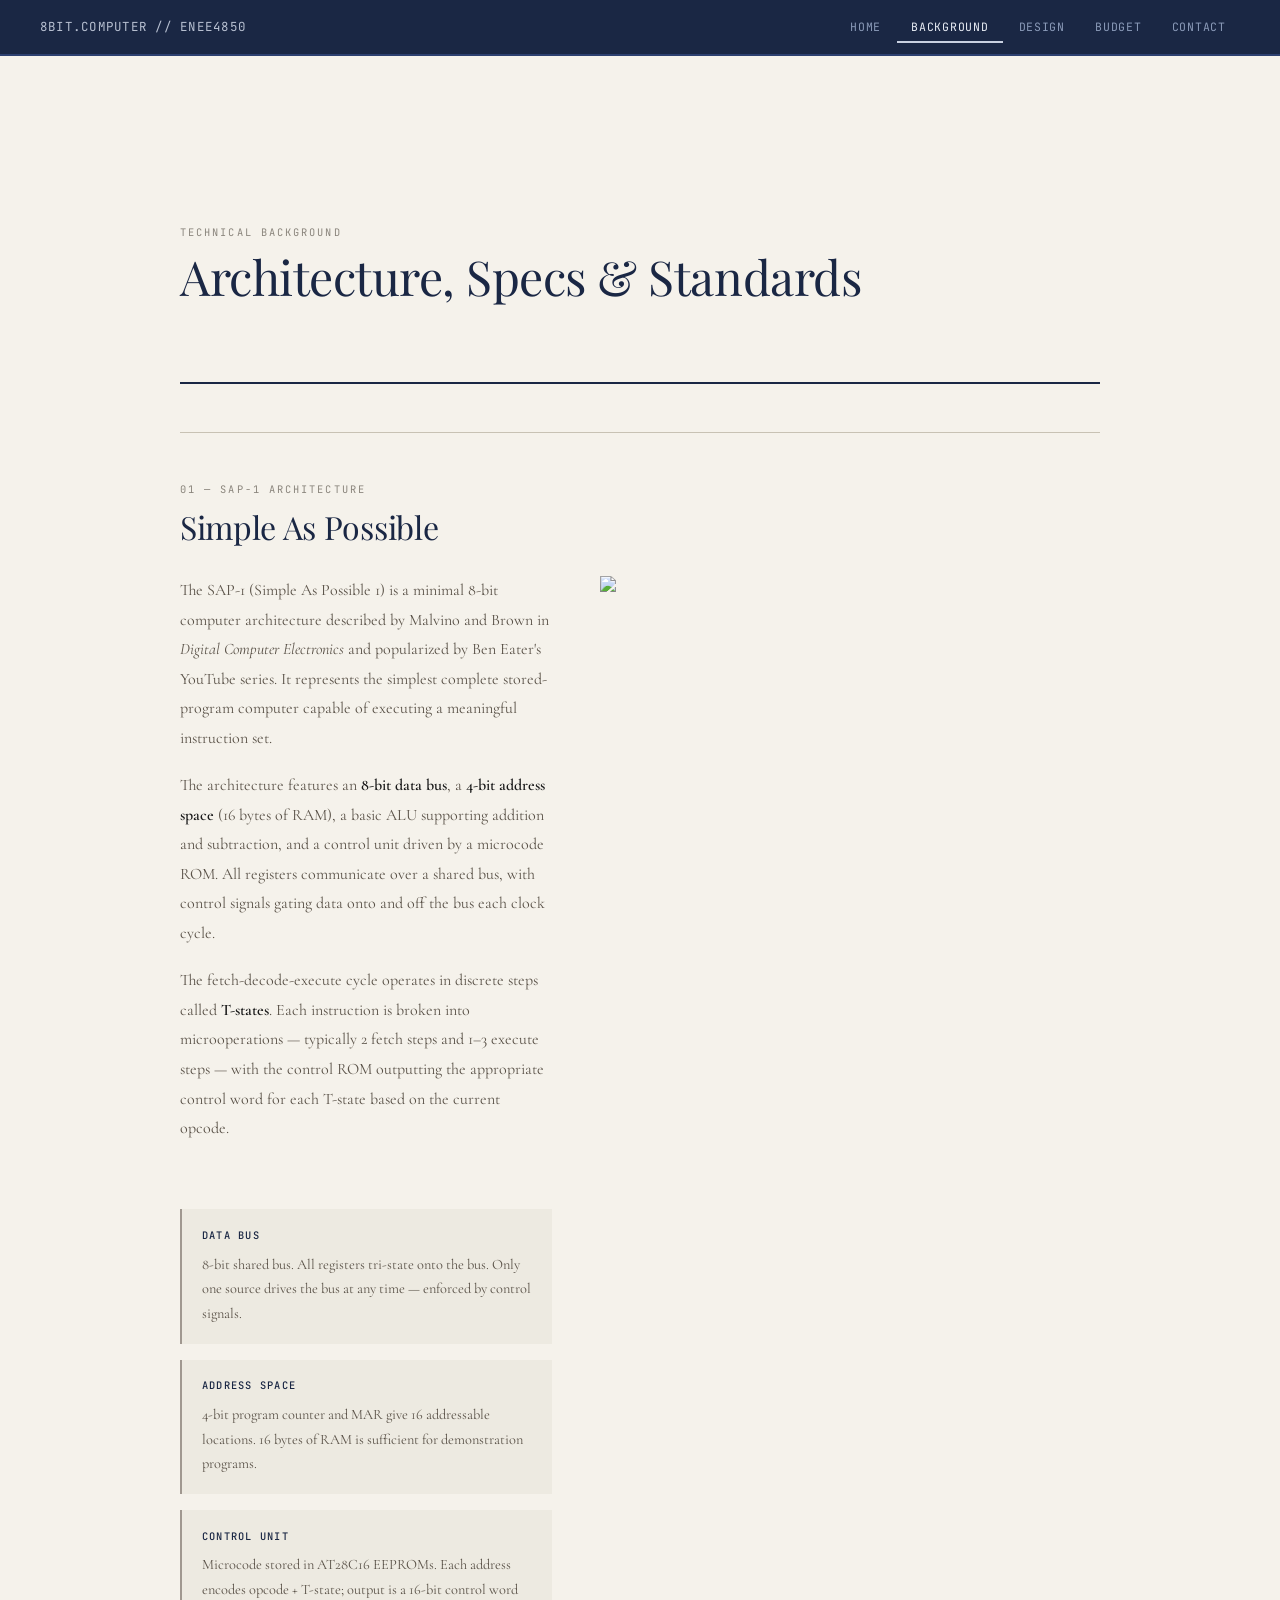
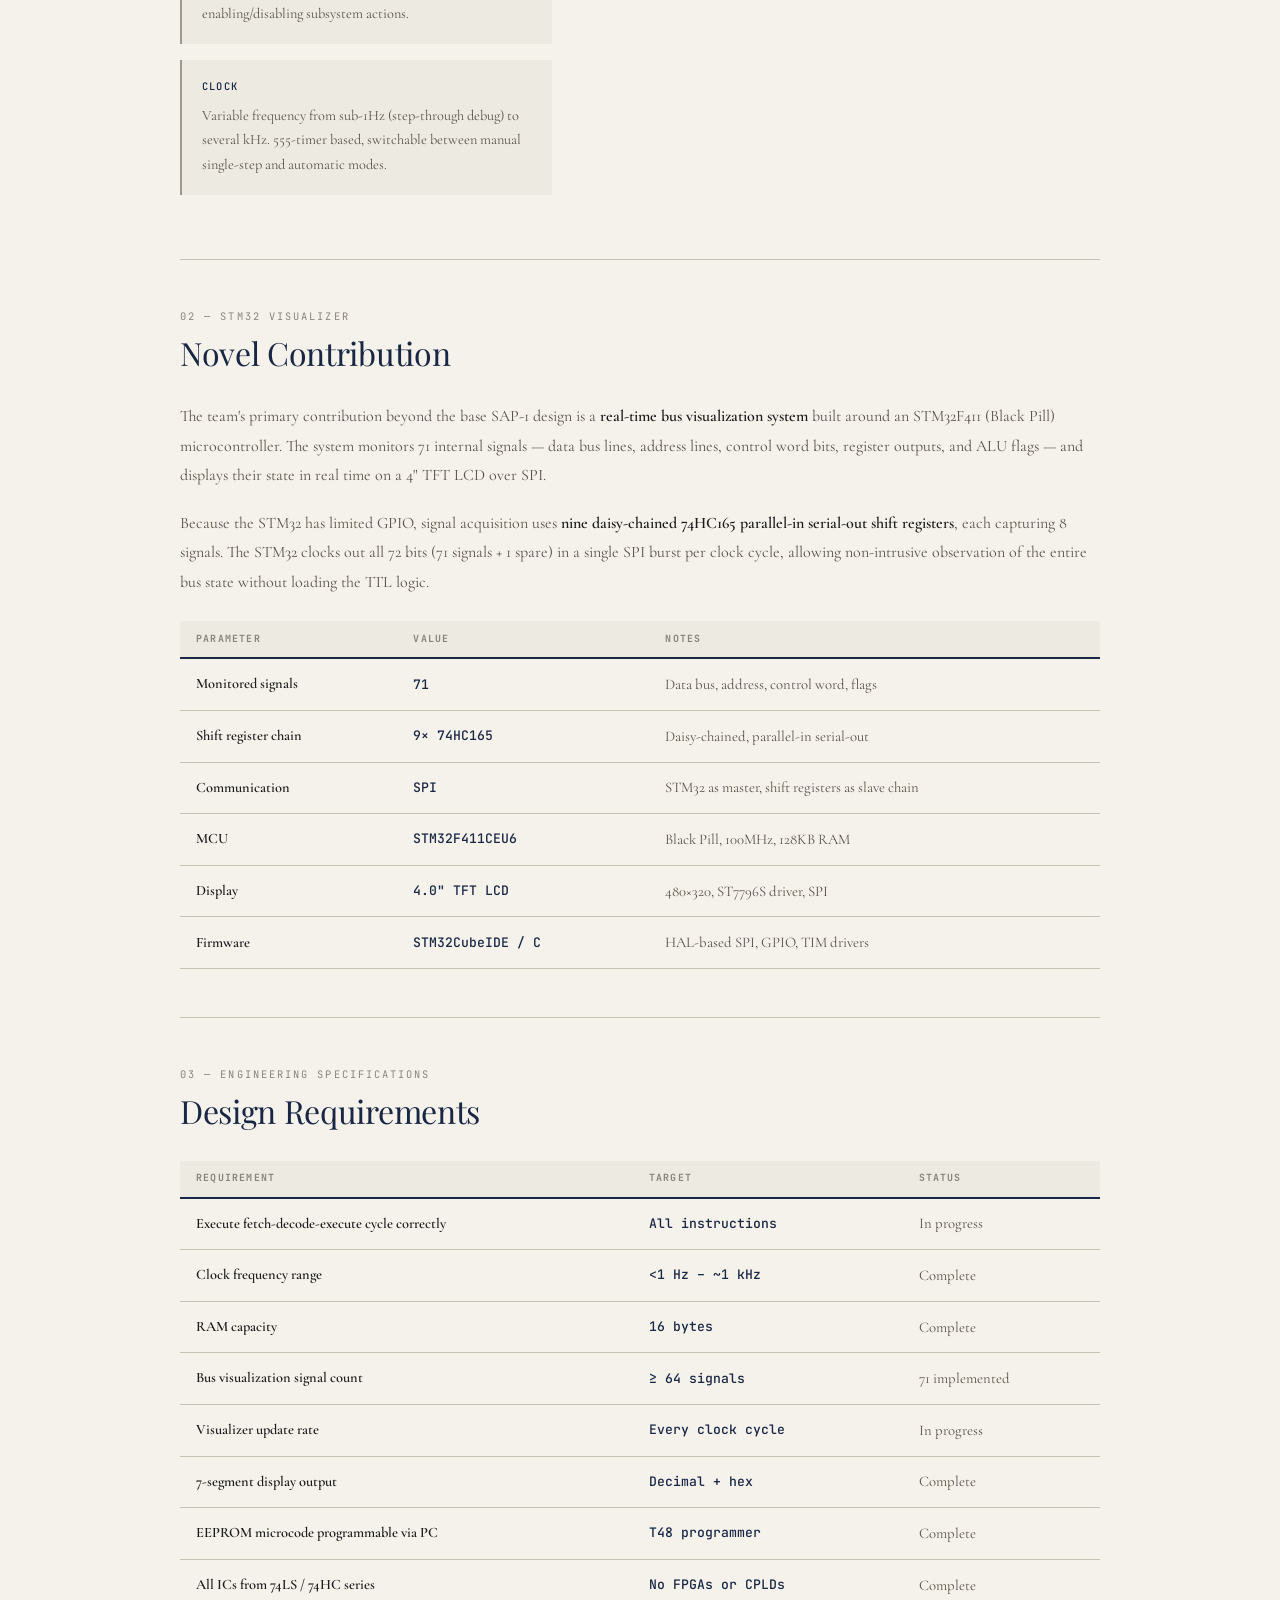
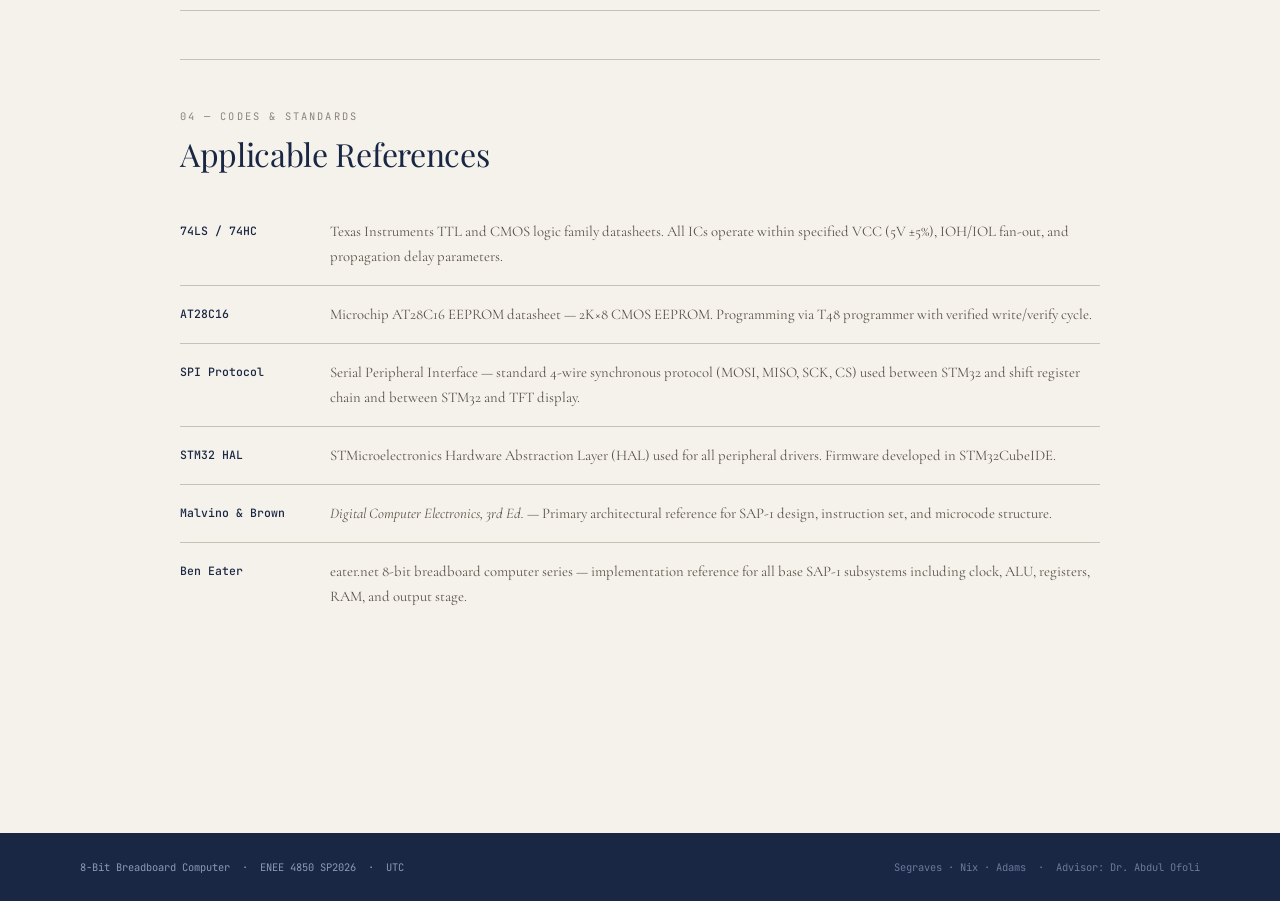
==== commit 24321d0f: "Update background.html" ====
--- a/docs/background.html
+++ b/docs/background.html
@@ -108,6 +108,7 @@
         <p>The architecture features an <strong>8-bit data bus</strong>, a <strong>4-bit address space</strong> (16 bytes of RAM), a basic ALU supporting addition and subtraction, and a control unit driven by a microcode ROM. All registers communicate over a shared bus, with control signals gating data onto and off the bus each clock cycle.</p>
         <p>The fetch-decode-execute cycle operates in discrete steps called <strong>T-states</strong>. Each instruction is broken into microoperations — typically 2 fetch steps and 1–3 execute steps — with the control ROM outputting the appropriate control word for each T-state based on the current opcode.</p>
       </div>
+      <img src="https://github.com/user-attachments/assets/18fbd141-401d-40cf-bfd1-50ad22ab90a3" width="500">
       <div>
         <div class="info-block">
           <h4>Data Bus</h4>
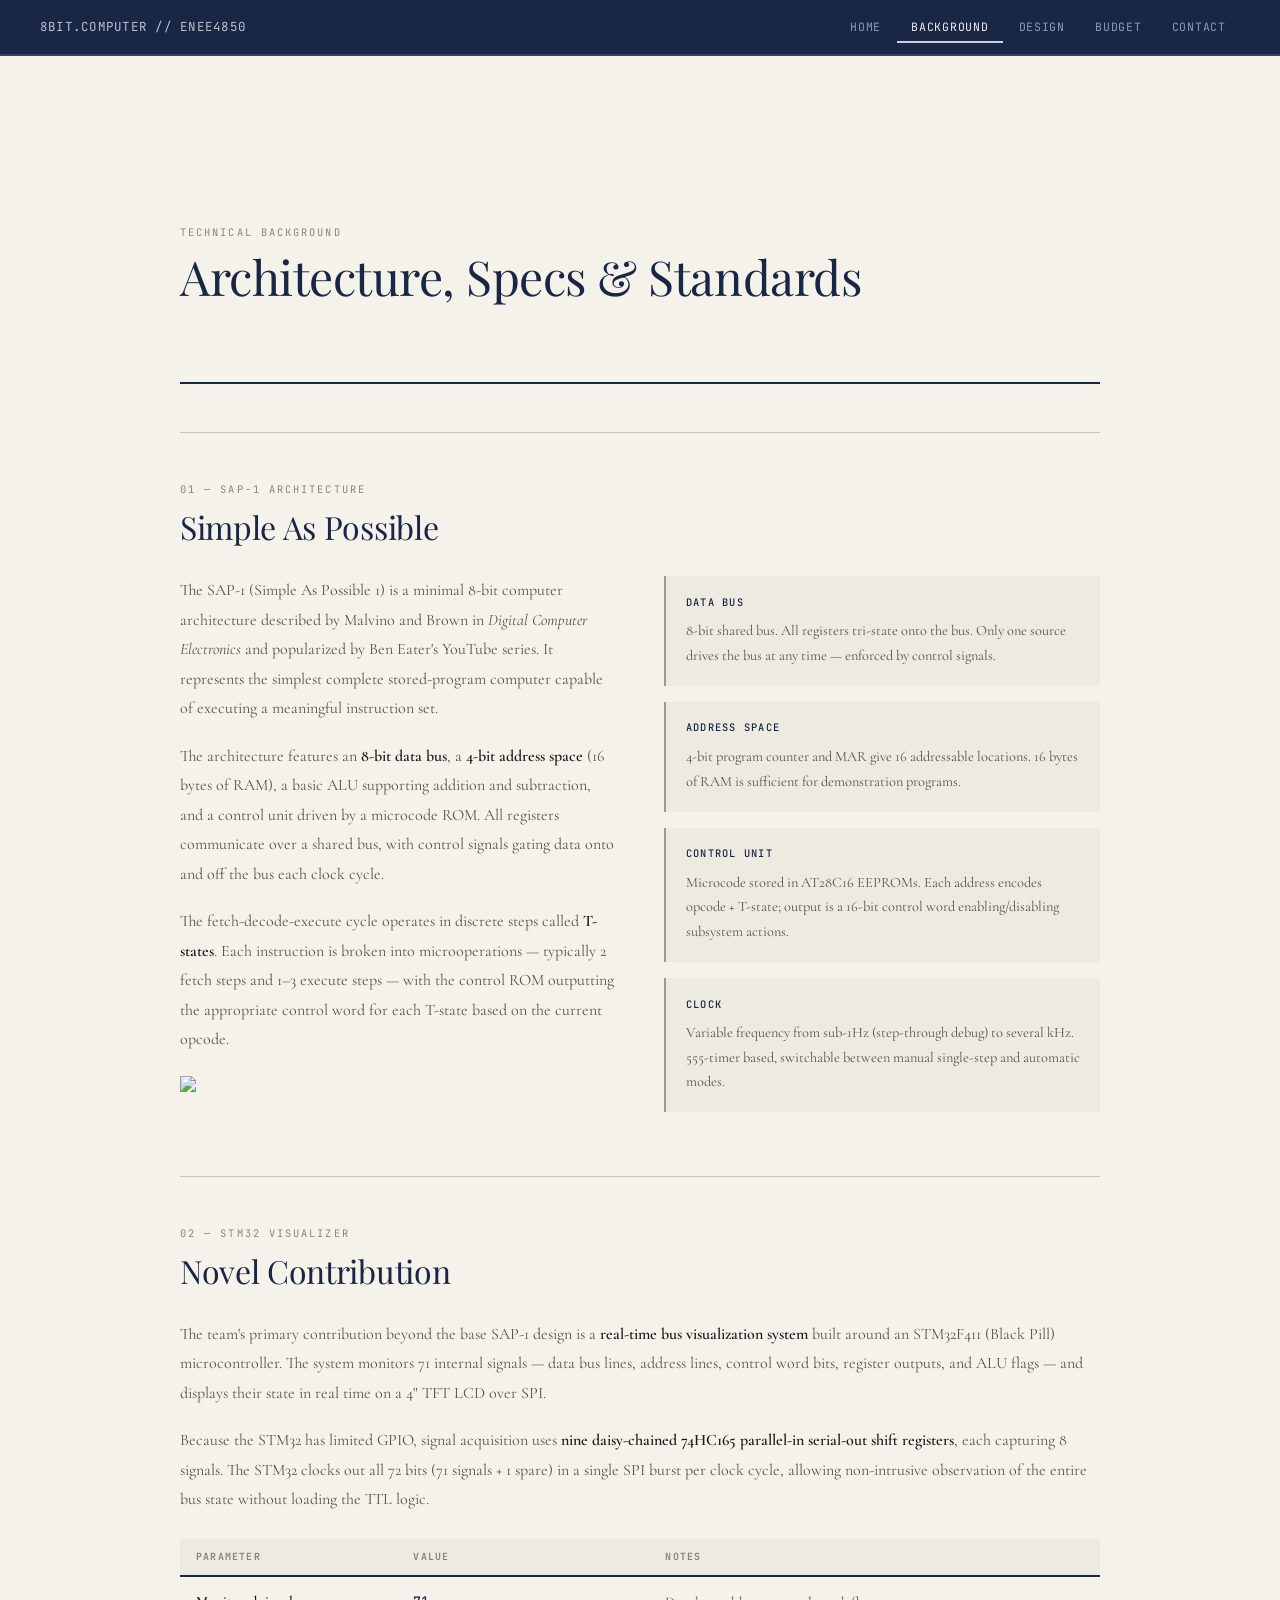
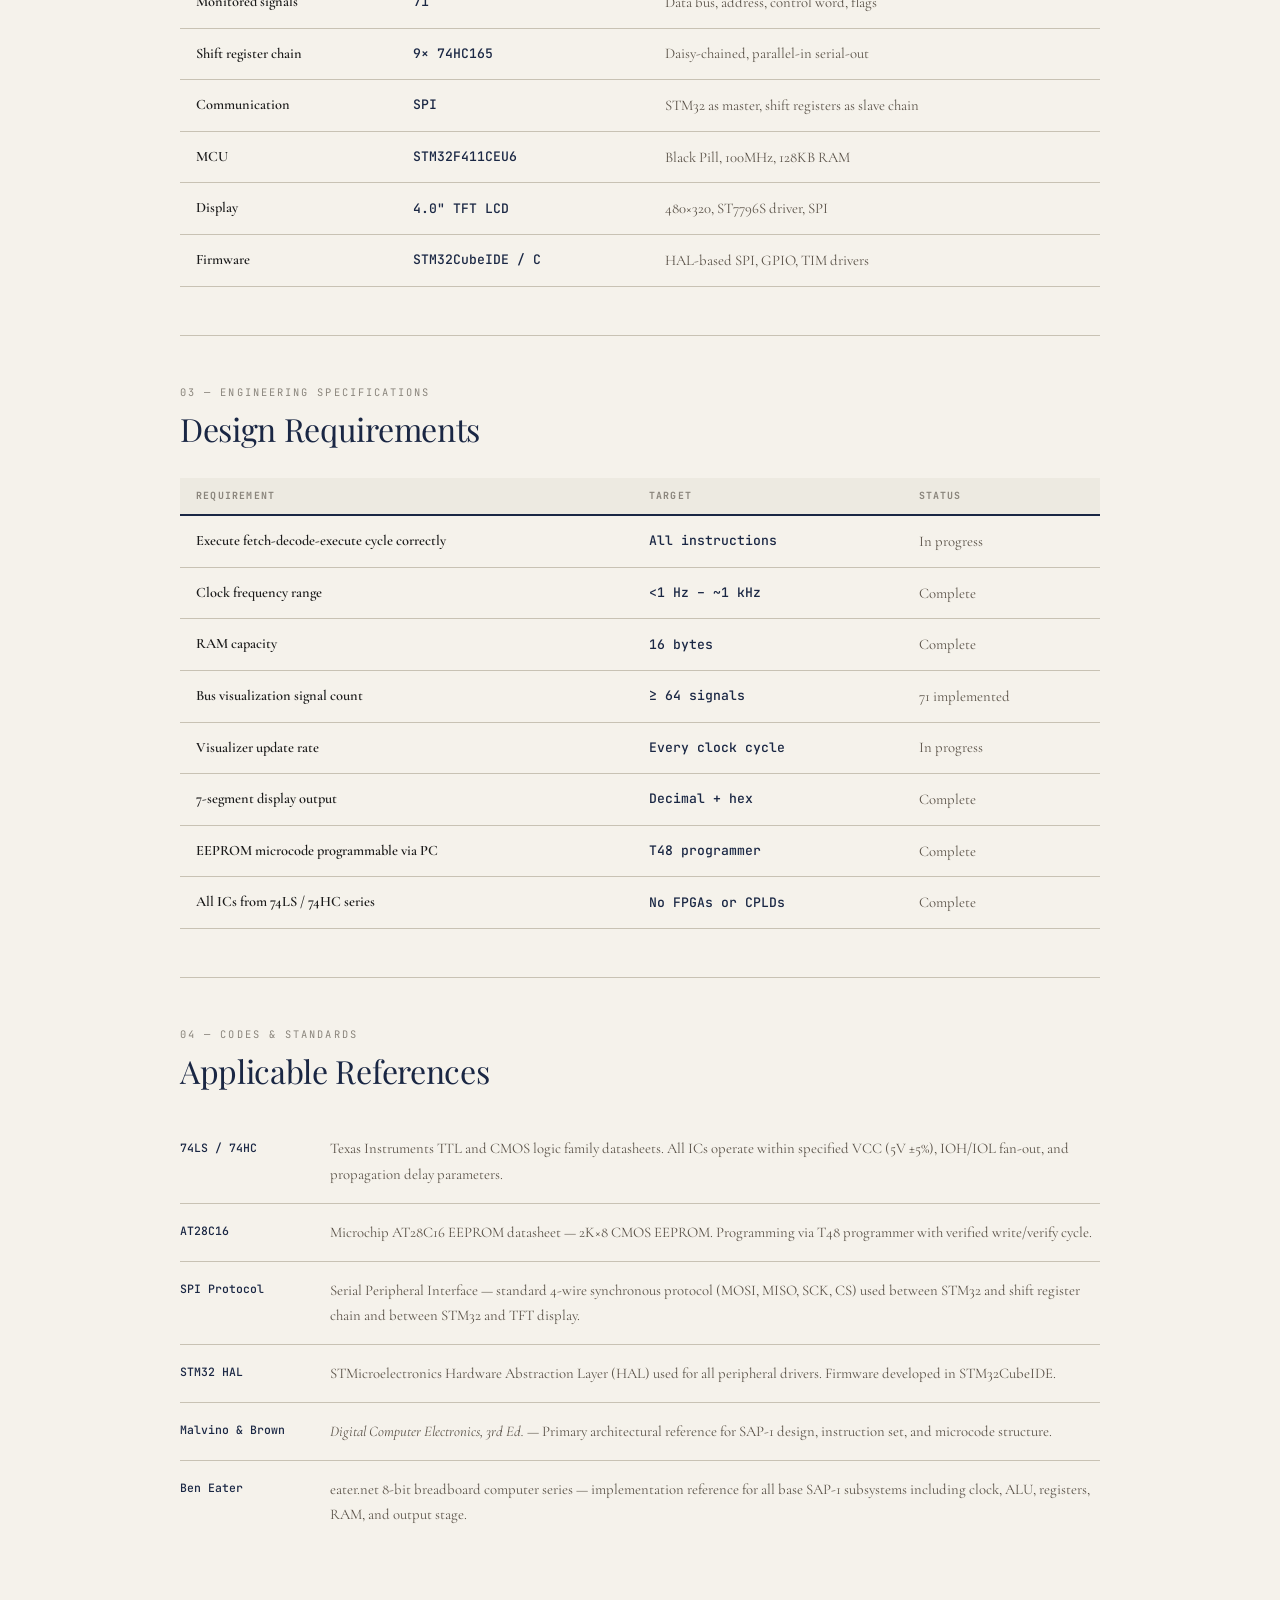
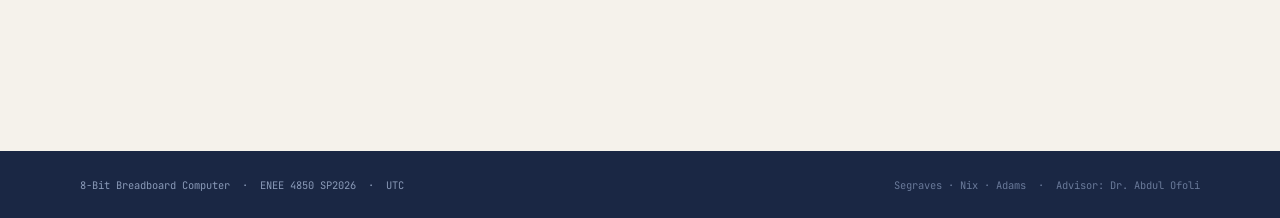
==== commit ee746269: "Update background.html" ====
--- a/docs/background.html
+++ b/docs/background.html
@@ -107,8 +107,8 @@
         <p>The SAP-1 (Simple As Possible 1) is a minimal 8-bit computer architecture described by Malvino and Brown in <em>Digital Computer Electronics</em> and popularized by Ben Eater's YouTube series. It represents the simplest complete stored-program computer capable of executing a meaningful instruction set.</p>
         <p>The architecture features an <strong>8-bit data bus</strong>, a <strong>4-bit address space</strong> (16 bytes of RAM), a basic ALU supporting addition and subtraction, and a control unit driven by a microcode ROM. All registers communicate over a shared bus, with control signals gating data onto and off the bus each clock cycle.</p>
         <p>The fetch-decode-execute cycle operates in discrete steps called <strong>T-states</strong>. Each instruction is broken into microoperations — typically 2 fetch steps and 1–3 execute steps — with the control ROM outputting the appropriate control word for each T-state based on the current opcode.</p>
+        <img src="https://github.com/user-attachments/assets/18fbd141-401d-40cf-bfd1-50ad22ab90a3" width="500">
       </div>
-      <img src="https://github.com/user-attachments/assets/18fbd141-401d-40cf-bfd1-50ad22ab90a3" width="500">
       <div>
         <div class="info-block">
           <h4>Data Bus</h4>
